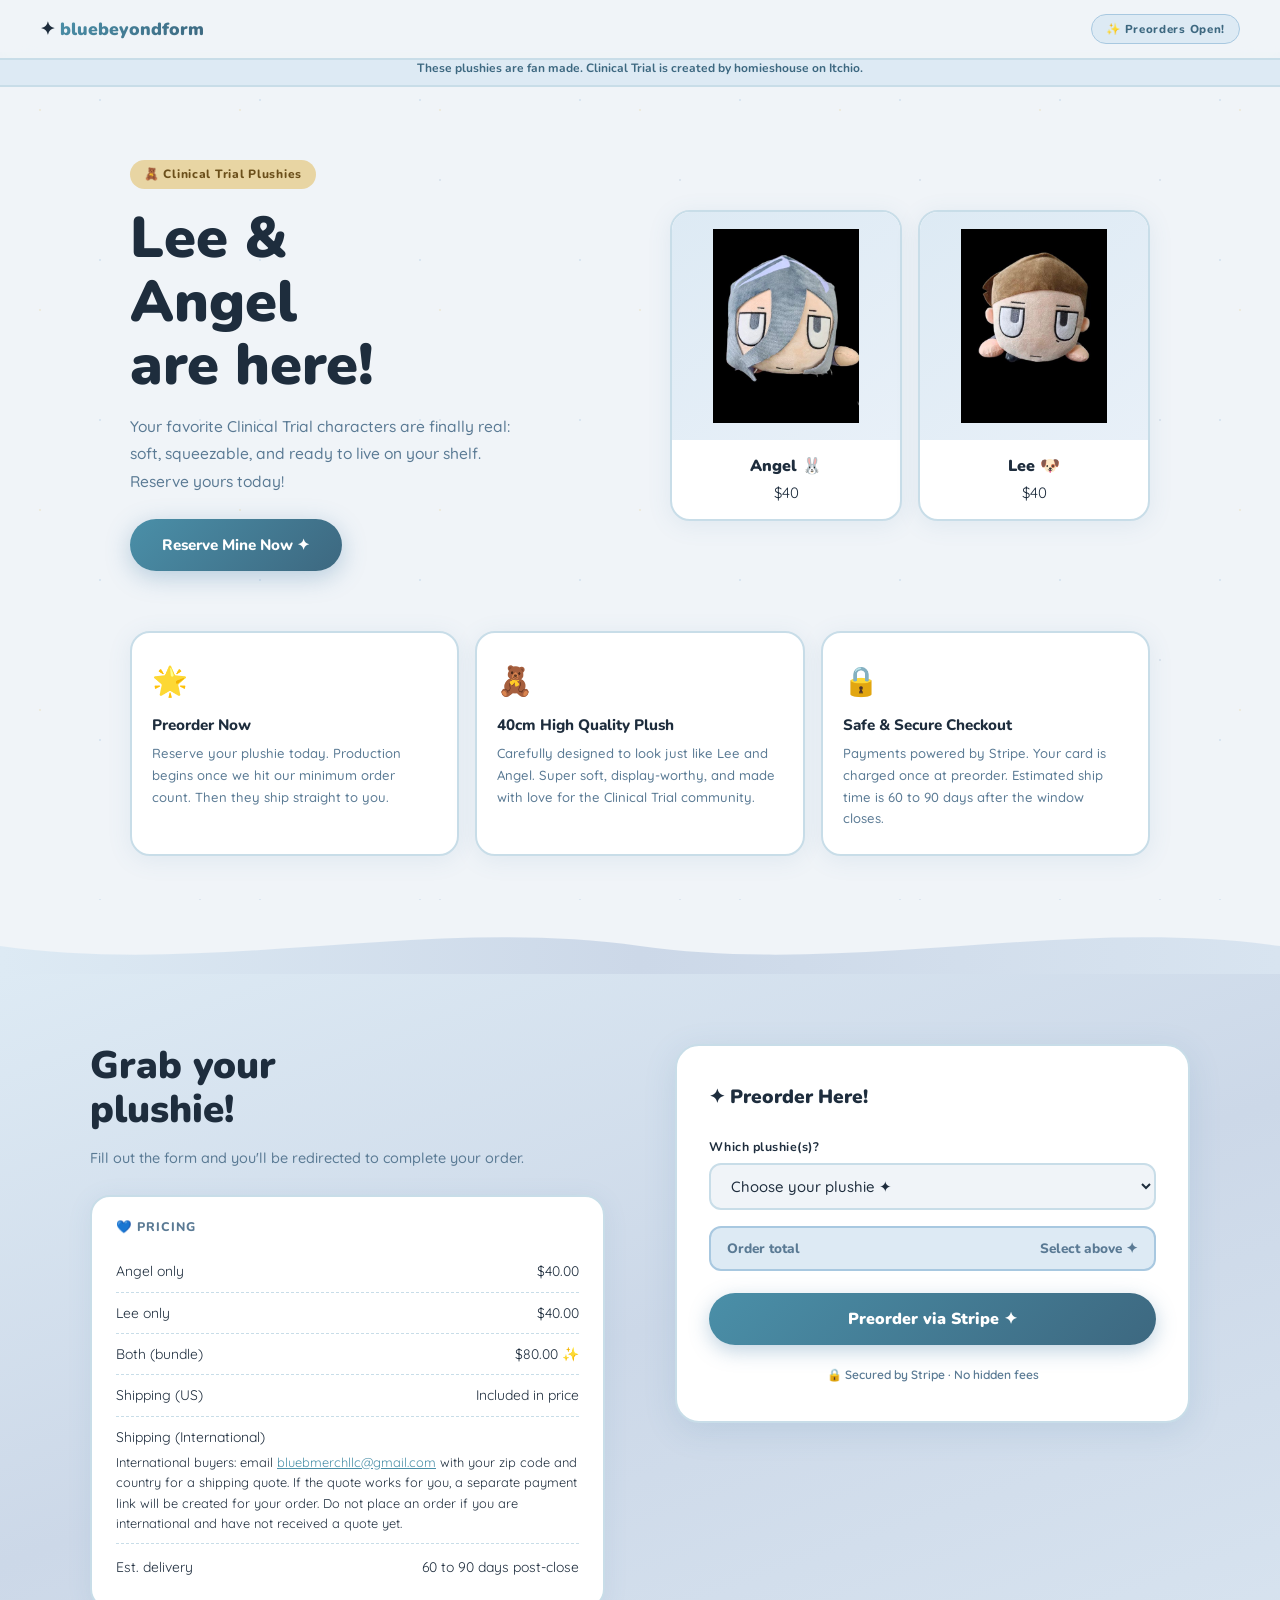
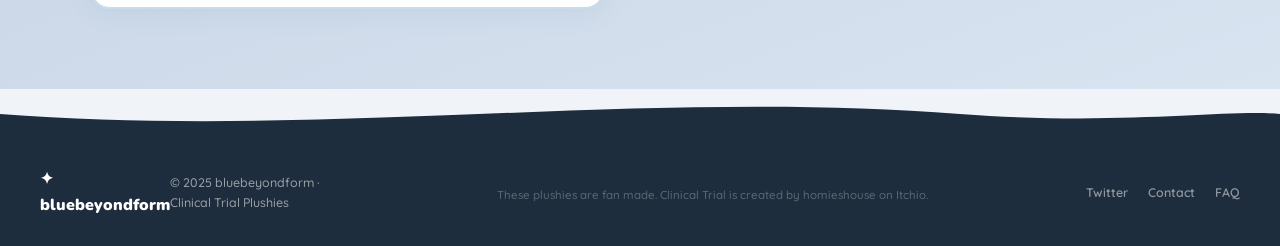
==== index.html @ cbbd8164 "Update index.html" ====
<!DOCTYPE html>
<html lang="en">
<head>
 <meta charset="UTF-8" />
 <meta name="viewport" content="width=device-width, initial-scale=1.0" />
 <title>Clinical Trial Plushies | Preorder Now!</title>
 <link href="https://fonts.googleapis.com/css2?family=Nunito:wght@400;600;700;800;900&family=Quicksand:wght@400;500;600;700&display=swap" rel="stylesheet" />
 <style>
 *, *::before, *::after { box-sizing: border-box; margin: 0; padding: 0; }
 :root {
 --bg: #f0f4f8;
 --surface: #ffffff;
 --ink: #1e2d3d;
 --ink-soft: #5a7a94;
 --blue: #6b9ab8;
 --blue-light: #ddeaf4;
 --blue-mid: #a8c8e0;
 --blue-dark: #3d6880;
 --slate: #8fa8bc;
 --lavender: #b0c4d8;
 --accent: #4a8fa8;
 --accent2: #7bb8d0;
 --yellow: #e8d5a3;
 --border: #c8dde8;
 --font-display: 'Nunito', sans-serif;
 --font-body: 'Quicksand', sans-serif;
 --shadow: 0 4px 24px rgba(74,130,168,0.10);
 --shadow-card: 0 8px 32px rgba(74,130,168,0.15);
 }
 html { scroll-behavior: smooth; }
 body {
 font-family: var(--font-body);
 background: var(--bg);
 color: var(--ink);
 min-height: 100vh;
 font-size: 15px;
 line-height: 1.6;
 overflow-x: hidden;
 }
 body::before {
 content: '';
 position: fixed;
 inset: 0;
 pointer-events: none;
 background-image:
 radial-gradient(circle, #a8c8e0 1.5px, transparent 1.5px),
 radial-gradient(circle, #b0c4d8 1px, transparent 1px),
 radial-gradient(circle, #e8d5a3 1.5px, transparent 1.5px);
 background-size: 160px 160px, 240px 240px, 200px 200px;
 background-position: 20px 20px, 80px 60px, 140px 10px;
 opacity: 0.3;
 z-index: 0;
 }
 nav {
 position: fixed; top:0; left:0; right:0; z-index:100;
 display:flex; align-items:center; justify-content:space-between;
 padding: 14px 40px;
 background: rgba(240,244,248,0.90);
 backdrop-filter: blur(16px);
 border-bottom: 2px solid var(--border);
 }
.nav-logo {
 font-family: var(--font-display); font-size:1.1rem; font-weight:900;
 color:var(--ink); text-decoration:none;
 }
.nav-logo span {
 background: linear-gradient(135deg, var(--accent), var(--blue-dark));
 -webkit-background-clip:text; -webkit-text-fill-color:transparent;
 }
.nav-pill {
 background: var(--blue-light); border: 1.5px solid var(--blue-mid);
 color: var(--blue-dark); font-family:var(--font-display); font-weight:800;
 font-size:0.72rem; letter-spacing:0.06em; padding:5px 14px;
 border-radius:100px; animation: wiggle 3s ease-in-out infinite;
 }
 @keyframes wiggle {
 0%,100% { transform: rotate(-1deg); } 50% { transform: rotate(1.5deg); }
 }
.hero {
 position:relative; z-index:1;
 padding: 160px 40px 60px;
 max-width:1100px; margin:0 auto;
 display:grid; grid-template-columns:1fr 1fr; gap:60px; align-items:center;
 }
.eyebrow {
 display:inline-flex; align-items:center; gap:6px;
 background: var(--yellow); color:#6b4f1a;
 font-family:var(--font-display); font-weight:800; font-size:0.75rem;
 letter-spacing:0.06em; padding:5px 14px; border-radius:100px; margin-bottom:18px;
 }
.hero-text h1 {
 font-family:var(--font-display); font-size:clamp(2.4rem,5vw,3.6rem);
 font-weight:900; line-height:1.1; margin-bottom:16px; color:var(--ink);
 }
.hero-text h1.blue { color: var(--accent); }
.hero-text h1.slate { color: var(--blue-dark); }
.hero-text p {
 color:var(--ink-soft); font-size:0.97rem; font-weight:500;
 max-width:380px; margin-bottom:24px; line-height:1.75;
 }
.cta-btn {
 display:inline-flex; align-items:center; gap:10px;
 background: linear-gradient(135deg, var(--accent), var(--blue-dark));
 color:white; font-family:var(--font-display); font-weight:800;
 font-size:0.95rem; border:none; border-radius:100px;
 padding:14px 32px; cursor:pointer; text-decoration:none;
 box-shadow: 0 6px 24px rgba(74,130,168,0.35);
 transition: transform 0.2s, box-shadow 0.2s;
 }
.cta-btn:hover { transform:translateY(-3px) scale(1.03); box-shadow:0 12px 32px rgba(74,130,168,0.45); }
.hero-visual {
 position:relative; z-index:1;
 display:flex; flex-direction:column; align-items:center; gap:16px;
 }
.char-cards {
 display:grid; grid-template-columns:1fr 1fr; gap:16px; width:100%;
 }
.char-card {
 background:white; border:2px solid var(--border); border-radius:20px;
 overflow:hidden; box-shadow:var(--shadow);
 display:flex; flex-direction:column; align-items:center;
 transition: transform 0.2s, box-shadow 0.2s;
 }
.char-card:hover { transform:translateY(-4px); box-shadow:var(--shadow-card); }
.char-card-img {
 width:100%; aspect-ratio:1;
 background: linear-gradient(145deg, #ddeaf4 0%, #e8f0f8 100%);
 display:flex; align-items:center; justify-content:center;
 overflow:hidden;
 }
.char-card-img img {
 width:85%; height:85%; object-fit:contain;
 animation: floatPlush 4s ease-in-out infinite;
 }
.char-card:nth-child(2).char-card-img img { animation-delay: 0.6s; }
 @keyframes floatPlush {
 0%,100% { transform: translateY(0) rotate(-1deg); }
 50% { transform: translateY(-8px) rotate(1deg); }
 }
.char-card-info { padding:14px 16px; text-align:center; width:100%; }
.char-card-info h3 { font-family:var(--font-display); font-weight:900; font-size:1rem; margin-bottom:2px; }
.char-card-info.char-price {
 font-family:var(--font-display); font-weight:800; font-size:0.9rem;
 background: linear-gradient(135deg, var(--accent), var(--blue-dark));
 -webkit-background-clip:text; -webkit-text-fill-color:transparent;
 }
.bundle-note {
 background:white; border:2px solid var(--border); border-radius:14px;
 padding:10px 20px; font-size:0.8rem; font-weight:700;
 color:var(--ink-soft); text-align:center; width:100%;
 }
.bundle-note span {
 background: linear-gradient(135deg, var(--accent), var(--blue-dark));
 -webkit-background-clip:text; -webkit-text-fill-color:transparent;
 font-weight:900;
 }
.perks {
 position:relative; z-index:1;
 max-width:1100px; margin:0 auto; padding:0 40px 60px;
 display:grid; grid-template-columns:repeat(3,1fr); gap:16px;
 }
.perk-card {
 background:white; border:2px solid var(--border); border-radius:20px;
 padding:24px 20px; box-shadow:var(--shadow); transition:transform 0.2s;
 }
.perk-card:hover { transform:translateY(-4px); }
.perk-icon { font-size:1.8rem; margin-bottom:10px; display:block; }
.perk-card h3 { font-family:var(--font-display); font-weight:800; font-size:0.95rem; margin-bottom:6px; }
.perk-card p { font-size:0.82rem; color:var(--ink-soft); font-weight:500; line-height:1.65; }
.wavy { position:relative; z-index:1; width:100%; overflow:hidden; line-height:0; margin-bottom:-2px; }
.wavy svg { display:block; }
.form-section {
 position:relative; z-index:1;
 background: linear-gradient(160deg, #ddeaf4 0%, #ccd8e8 50%, #d8e4f0 100%);
 padding:70px 40px 80px;
 }
.form-section-inner {
 max-width:1100px; margin:0 auto;
 display:grid; grid-template-columns:1fr 1fr; gap:70px; align-items:start;
 }
.form-left h2 {
 font-family:var(--font-display); font-weight:900;
 font-size:clamp(1.8rem,3vw,2.5rem); line-height:1.15; margin-bottom:14px;
 }
.form-left h2.blue { color:var(--accent); }
.form-left p {
 color:var(--ink-soft); font-size:0.9rem; font-weight:500;
 margin-bottom:24px; line-height:1.75;
 }
.math-card {
 background:white; border:2px solid var(--border); border-radius:20px;
 padding:20px 24px; box-shadow:var(--shadow);
 }
.math-card h4 {
 font-family:var(--font-display); font-weight:800; font-size:0.78rem;
 letter-spacing:0.08em; color:var(--ink-soft); text-transform:uppercase; margin-bottom:14px;
 }
.math-row {
 display:flex; justify-content:space-between; align-items:center;
 padding:9px 0; border-bottom:1.5px dashed var(--border); font-size:0.87rem;
 }
.math-row:last-child { border-bottom:none; padding-top:12px; }
.math-row.label { color:var(--ink-soft); font-weight:600; }
.math-row.val { font-weight:700; color:var(--ink); }
.form-box {
 background:white; border:2px solid var(--border); border-radius:24px;
 padding:36px 32px; box-shadow:var(--shadow-card);
 }
.form-box h3 {
 font-family:var(--font-display); font-weight:900; font-size:1.2rem;
 margin-bottom:24px;
 }
 form { display:flex; flex-direction:column; gap:16px; }
.field { display:flex; flex-direction:column; gap:6px; }
.field label {
 font-family:var(--font-display); font-weight:700; font-size:0.78rem;
 color:var(--ink); letter-spacing:0.04em;
 }
.field input,.field select,.field textarea {
 font-family:var(--font-body); font-size:0.93rem; font-weight:500;
 color:var(--ink); background:var(--bg); border:2px solid var(--border);
 border-radius:12px; padding:11px 16px; outline:none;
 transition: border-color 0.2s, box-shadow 0.2s; width:100%;
 }
.field input:focus,.field select:focus,.field textarea:focus {
 border-color:var(--blue-mid); box-shadow:0 0 0 3px rgba(168,200,224,0.3);
 }
.field textarea { resize:vertical; min-height:80px; }
.field-row { display:grid; grid-template-columns:1fr 1fr; gap:12px; }
.price-display {
 background: var(--blue-light); border:2px solid var(--blue-mid);
 border-radius:12px; padding:10px 16px;
 display:flex; justify-content:space-between; align-items:center;
 }
.price-display span { font-family:var(--font-display); font-weight:800; font-size:0.85rem; color:var(--ink-soft); }
.price-display.live-price {
 font-family:var(--font-display); font-weight:900; font-size:1.2rem;
 background: linear-gradient(135deg, var(--accent), var(--blue-dark));
 -webkit-background-clip:text; -webkit-text-fill-color:transparent;
 }
.submit-btn {
 display:flex; align-items:center; justify-content:center; gap:10px;
 background: linear-gradient(135deg, var(--accent), var(--blue-dark));
 color:white; font-family:var(--font-display); font-weight:900; font-size:1rem;
 border:none; border-radius:100px; padding:15px 28px; cursor:pointer;
 box-shadow:0 6px 20px rgba(74,130,168,0.35);
 transition:transform 0.2s, box-shadow 0.2s; margin-top:6px; width:100%;
 }
.submit-btn:hover { transform:translateY(-2px) scale(1.02); box-shadow:0 10px 28px rgba(74,130,168,0.45); }
.secure-note {
 text-align:center; font-size:0.75rem; color:var(--ink-soft); font-weight:600;
 margin-top:4px; display:flex; align-items:center; justify-content:center; gap:5px;
 }
.success-msg {
 display:none; flex-direction:column; align-items:center;
 text-align:center; padding:32px 16px; gap:12px;
 }
.success-msg.visible { display:flex; }
.success-icon { font-size:3rem; animation:popIn 0.4s cubic-bezier(0.34,1.56,0.64,1); }
 @keyframes popIn { from{transform:scale(0);opacity:0;} to{transform:scale(1);opacity:1;} }
.success-msg h3 { font-family:var(--font-display); font-weight:900; font-size:1.4rem; }
.success-msg p { font-size:0.87rem; color:var(--ink-soft); font-weight:500; max-width:280px; }
.footer-wave { line-height:0; }
.footer-wave svg { display:block; }
 footer {
 position:relative; z-index:1; background:var(--ink);
 color:rgba(255,255,255,0.55); padding:28px 40px;
 display:flex; justify-content:space-between; align-items:center;
 }
.foot-logo { font-family:var(--font-display); font-weight:900; font-size:1rem; color:white; }
 footer p { font-size:0.78rem; font-weight:500; }
 footer a { color:rgba(255,255,255,0.5); text-decoration:none; font-size:0.78rem; font-weight:600; }
 footer a:hover { color:var(--blue-mid); }
.fade-up { opacity:0; transform:translateY(24px); transition:opacity 0.55s ease,transform 0.55s ease; }
.fade-up.visible { opacity:1; transform:translateY(0); }
 @media(max-width:768px) {
 nav { padding:14px 20px; }
.hero { grid-template-columns:1fr; padding:110px 20px 40px; gap:32px; }
.perks { grid-template-columns:1fr; padding:0 20px 40px; }
.form-section { padding:50px 20px 60px; }
.form-section-inner { grid-template-columns:1fr; gap:36px; }
.field-row { grid-template-columns:1fr; }
 footer { flex-direction:column; gap:12px; text-align:center; padding:28px 20px; }
 }
 </style>
</head>
<body>

<nav>
 <a href="#" class="nav-logo">✦ <span>bluebeyondform</span></a>
 <span class="nav-pill">✨ Preorders Open!</span>
</nav>

<div style="position:fixed;top:52px;left:0;right:0;z-index:99;background:var(--blue-light);border-bottom:2px solid var(--border);padding:7px 40px;text-align:center;">
 <p style="font-family:var(--font-display);font-size:0.75rem;font-weight:700;color:var(--blue-dark);">These plushies are fan made. Clinical Trial is created by homieshouse on Itchio.</p>
</div>

<section class="hero">
 <div class="hero-text fade-up">
 <div class="eyebrow">🧸 Clinical Trial Plushies</div>
 <h1>
 <span class="blue">Lee</span> &amp;<br>
 <span class="slate">Angel</span><br>
 are here!
 </h1>
 <p>Your favorite Clinical Trial characters are finally real: soft, squeezable, and ready to live on your shelf. Reserve yours today! </p>
 <a href="#preorder" class="cta-btn">Reserve Mine Now ✦</a>
 </div>

 <div class="hero-visual fade-up" style="transition-delay:0.15s">
    <div class="char-cards">
      <div class="char-card">
        <div class="char-card-img">
          <img src="[data-uri]" alt="Angel plushie" style="animation: floatPlush 4s ease-in-out infinite;" />
        </div>
        <div class="char-card-info">
          <h3>Angel 🐰</h3>
          <div class="char-price">$40</div>
        </div>
      </div>
      <div class="char-card">
        <div class="char-card-img">
          <img src="[data-uri]" alt="Lee plushie" style="animation: floatPlush 4s ease-in-out infinite 0.6s;" />
        </div>
        <div class="char-card-info">
          <h3>Lee 🐶</h3>
          <div class="char-price">$40</div>
        </div>
      </div>
    </div>
  </div>
</section>

<section class="perks">
 <div class="perk-card fade-up">
 <span class="perk-icon">🌟</span>
 <h3>Preorder Now</h3>
 <p>Reserve your plushie today. Production begins once we hit our minimum order count. Then they ship straight to you.</p>
 </div>
 <div class="perk-card fade-up" style="transition-delay:0.1s">
 <span class="perk-icon">🧸</span>
 <h3>40cm High Quality Plush</h3>
 <p>Carefully designed to look just like Lee and Angel. Super soft, display-worthy, and made with love for the Clinical Trial community.</p>
 </div>
 <div class="perk-card fade-up" style="transition-delay:0.2s">
 <span class="perk-icon">🔒</span>
 <h3>Safe &amp; Secure Checkout</h3>
 <p>Payments powered by Stripe. Your card is charged once at preorder. Estimated ship time is 60 to 90 days after the window closes.</p>
 </div>

</section>

<div class="wavy">
 <svg viewBox="0 0 1440 60" xmlns="http://www.w3.org/2000/svg" preserveAspectRatio="none" height="60" width="100%">
 <path d="M0,30 C240,60 480,0 720,30 C960,60 1200,0 1440,30 L1440,60 L0,60Z" fill="url(#wg)"/>
 <defs>
 <linearGradient id="wg" x1="0" y1="0" x2="1" y2="0">
 <stop offset="0%" stop-color="#ddeaf4"/>
 <stop offset="50%" stop-color="#ccd8e8"/>
 <stop offset="100%" stop-color="#d8e4f0"/>
 </linearGradient>
 </defs>
 </svg>
</div>

<section class="form-section" id="preorder">
 <div class="form-section-inner">
 <div class="form-left fade-up">
 <h2>Grab your<br><span class="blue">plushie!</span> </h2>
 <p>Fill out the form and you'll be redirected to complete your order. </p>
 <div class="math-card">
 <h4>💙 Pricing</h4>
 <div class="math-row">
 <span class="label">Angel only</span>
 <span class="val">$40.00</span>
 </div>
 <div class="math-row">
 <span class="label">Lee only</span>
 <span class="val">$40.00</span>
 </div>
 <div class="math-row">
 <span class="label">Both (bundle)</span>
 <span class="val">$80.00 ✨</span>
 </div>
 <div class="math-row">
 <span class="label">Shipping (US)</span>
 <span class="val">Included in price</span>
 </div>
 <div class="math-row" style="flex-direction:column;align-items:flex-start;gap:4px;">
 <span class="label">Shipping (International)</span>
 <span class="val" style="font-size:0.8rem;">International buyers: email <a href="mailto:bluebmerchllc@gmail.com?subject=International Shipping Quote" style="color:var(--accent);">bluebmerchllc@gmail.com</a> with your zip code and country for a shipping quote. If the quote works for you, a separate payment link will be created for your order. Do not place an order if you are international and have not received a quote yet.</span>
 </div>
 <div class="math-row">
 <span class="label">Est. delivery</span>
 <span class="val">60 to 90 days post-close</span>
 </div>
 </div>
 </div>

 <div class="fade-up" style="transition-delay:0.12s">
 <div class="form-box">
 <h3>✦ Preorder Here!</h3>
 <form id="preorder-form">
 <div class="field">
 <label for="character">Which plushie(s)?</label>
 <select id="character" name="character" required>
 <option value="" disabled selected>Choose your plushie ✦</option>
 <option value="angel" data-price="40">Angel 🐰 · $40</option>
 <option value="lee" data-price="40">Lee 🐶 · $40</option>
 <option value="both" data-price="80">Both 🐰🐶 · $80</option>
 </select>
 </div>
 <div class="price-display">
 <span>Order total</span>
 <span class="live-price" id="live-price">Select above ✦</span>
 </div>
 <button type="submit" class="submit-btn">Preorder via Stripe ✦</button>
 <p class="secure-note">🔒 Secured by Stripe · No hidden fees</p>
 </form>
 <div class="success-msg" id="success-msg">
 <div class="success-icon">🧸</div>
 <h3>Thank you!</h3>
 <p>Check your email for confirmation. We'll update you as production gets underway. Thank you! </p>
 </div>
 </div>
 </div>
 </div>
</section>

<div class="footer-wave">
 <svg viewBox="0 0 1440 50" xmlns="http://www.w3.org/2000/svg" preserveAspectRatio="none" height="50" width="100%">
 <path d="M0,25 C360,50 720,0 1080,25 C1260,37 1380,20 1440,25 L1440,50 L0,50Z" fill="#1e2d3d"/>
 </svg>
</div>

<footer>
 <span class="foot-logo">✦ bluebeyondform</span>
 <p>© 2025 bluebeyondform · Clinical Trial Plushies</p>
 <p style="font-size:0.72rem;opacity:0.5;margin-top:6px;text-align:center;width:100%;">These plushies are fan made. Clinical Trial is created by homieshouse on Itchio.</p>
 <div style="display:flex;gap:20px;">
 <a href="https://x.com/bluebeyondform" target="_blank">Twitter</a>
 <a href="contact.html">Contact</a>
 <a href="https://bluebeyondform.straw.page/plushiefaq" target="_blank">FAQ</a>
 </div>
</footer>

<script>
 const obs = new IntersectionObserver(entries => {
 entries.forEach(e => { if(e.isIntersecting) e.target.classList.add('visible'); });
 }, { threshold: 0.08 });
 document.querySelectorAll('.fade-up').forEach(el => obs.observe(el));

 const charSelect = document.getElementById('character');
 const livePrice = document.getElementById('live-price');
 const prices = { angel: 40, lee: 40, both: 80 };

 charSelect.addEventListener('change', function() {
 const val = this.value;
 if(prices[val]) livePrice.textContent = '$' + prices[val] + '.00';
 });

 const stripeLinks = {
 angel: 'https://buy.stripe.com/14A5kF2GKaIQ0Ie9qagbm01',
 lee: 'https://buy.stripe.com/6oU28tbdg04c4YucCmgbm00',
 both: 'https://buy.stripe.com/8x2eVf5SW4ksbmS7i2gbm02',
 };

 document.getElementById('preorder-form').addEventListener('submit', function(e) {
 e.preventDefault();
 const character = document.getElementById('character').value;
 if(!character) return;
 window.location.href = stripeLinks[character];
 setTimeout(() => {
 document.getElementById('preorder-form').style.display = 'none';
 document.getElementById('success-msg').classList.add('visible');
 }, 800);
 });
</script>
</body>
</html>
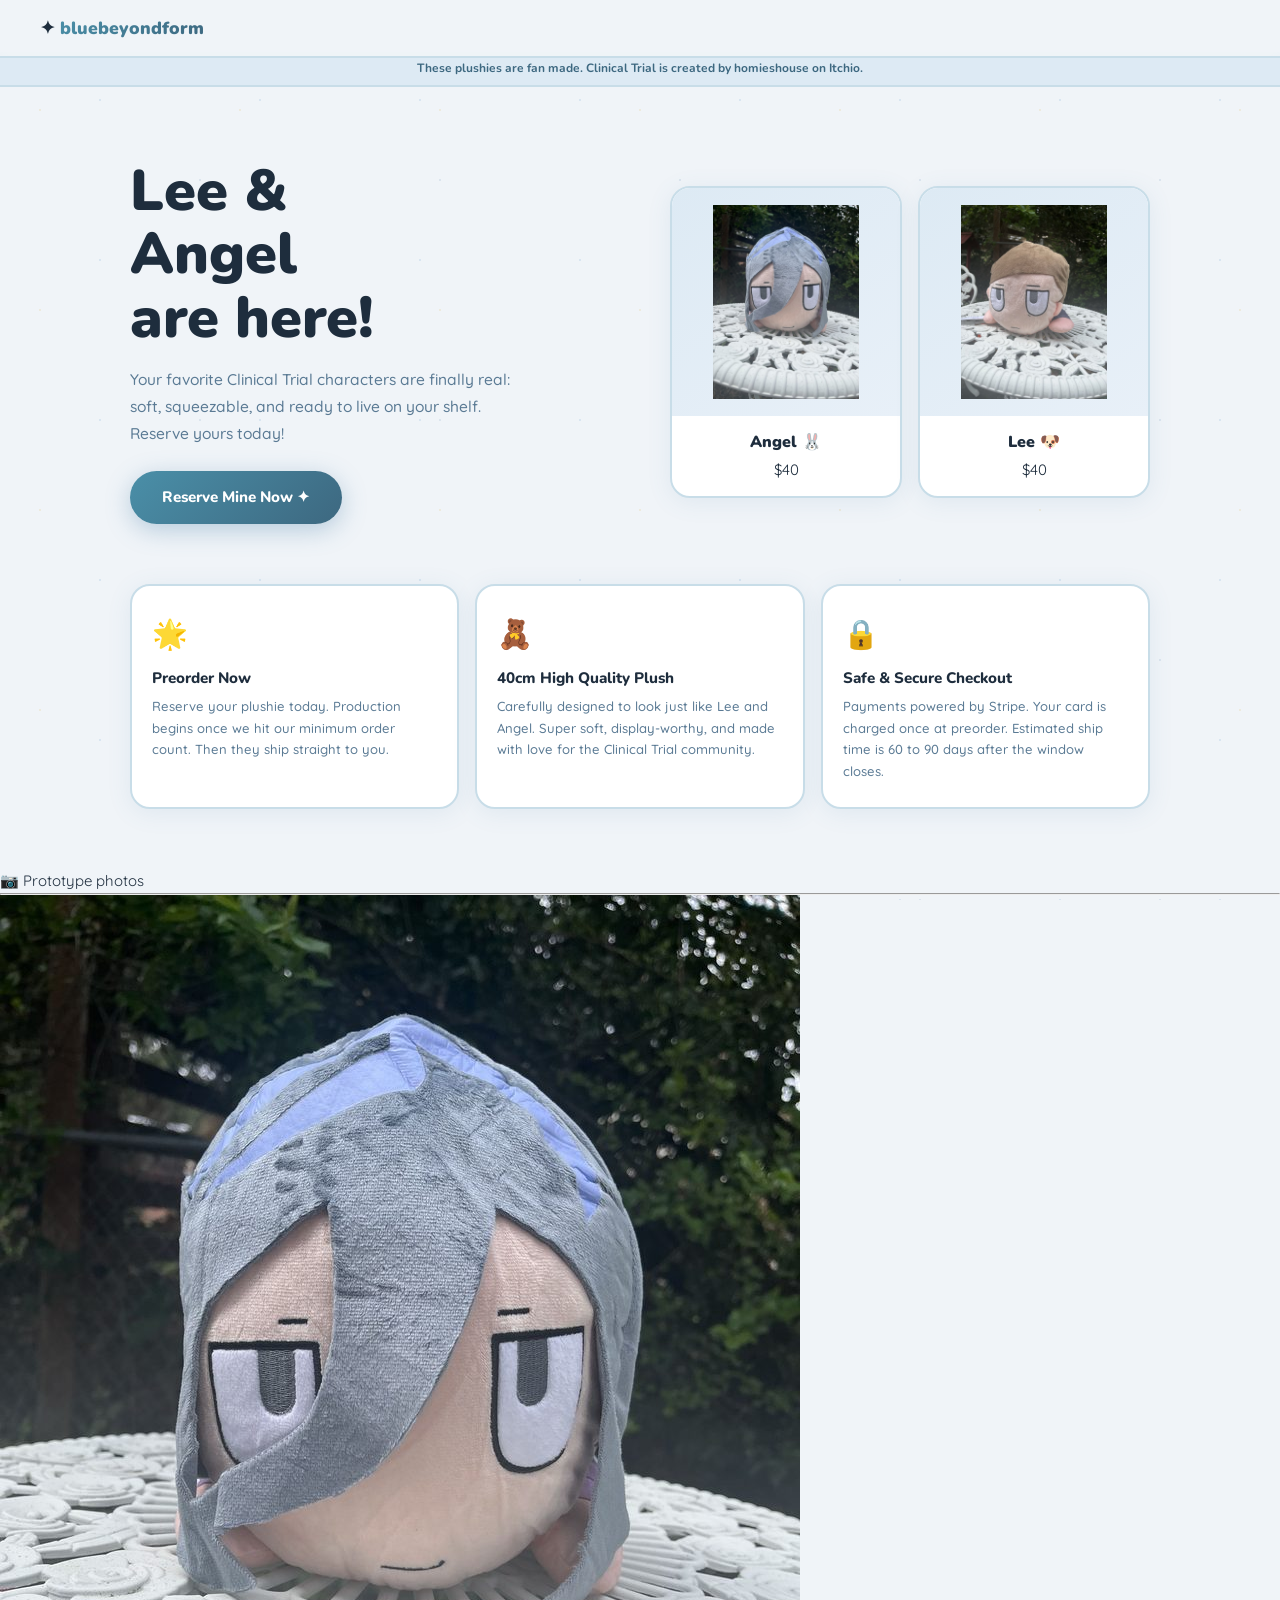
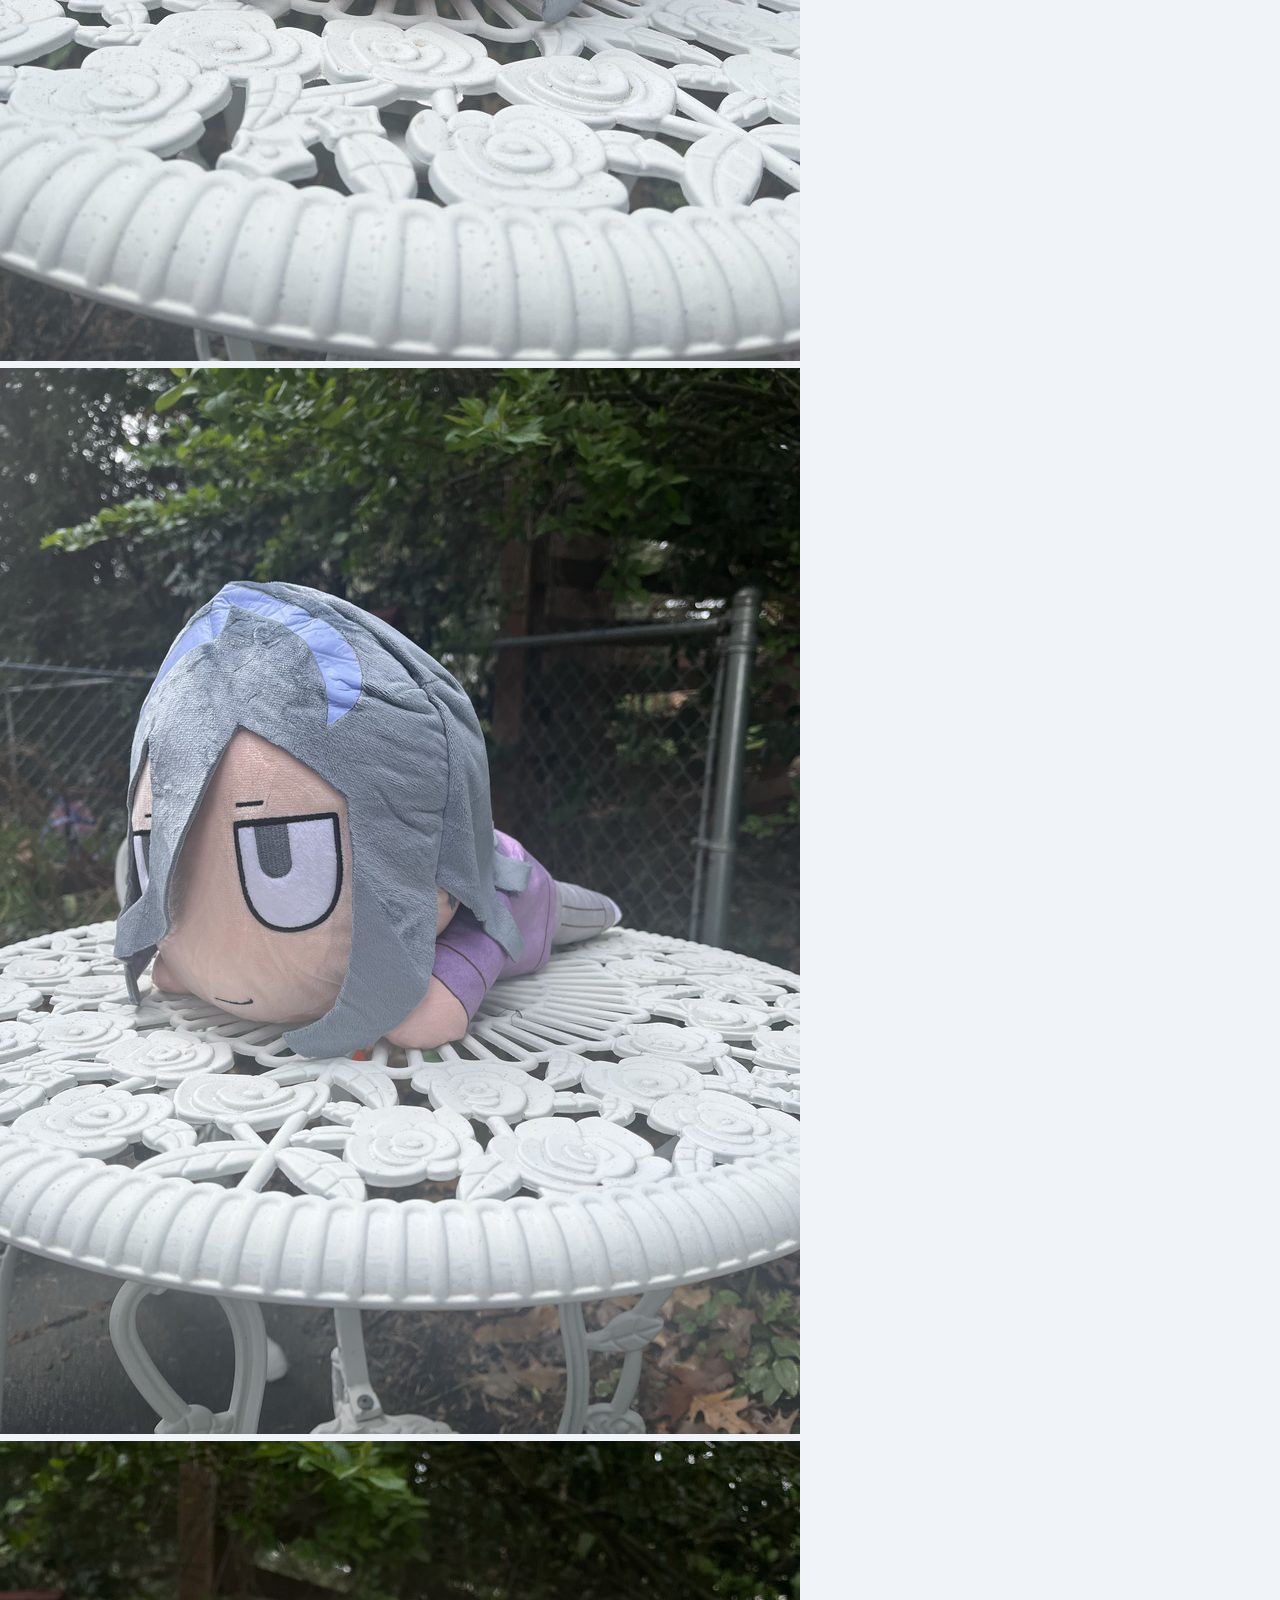
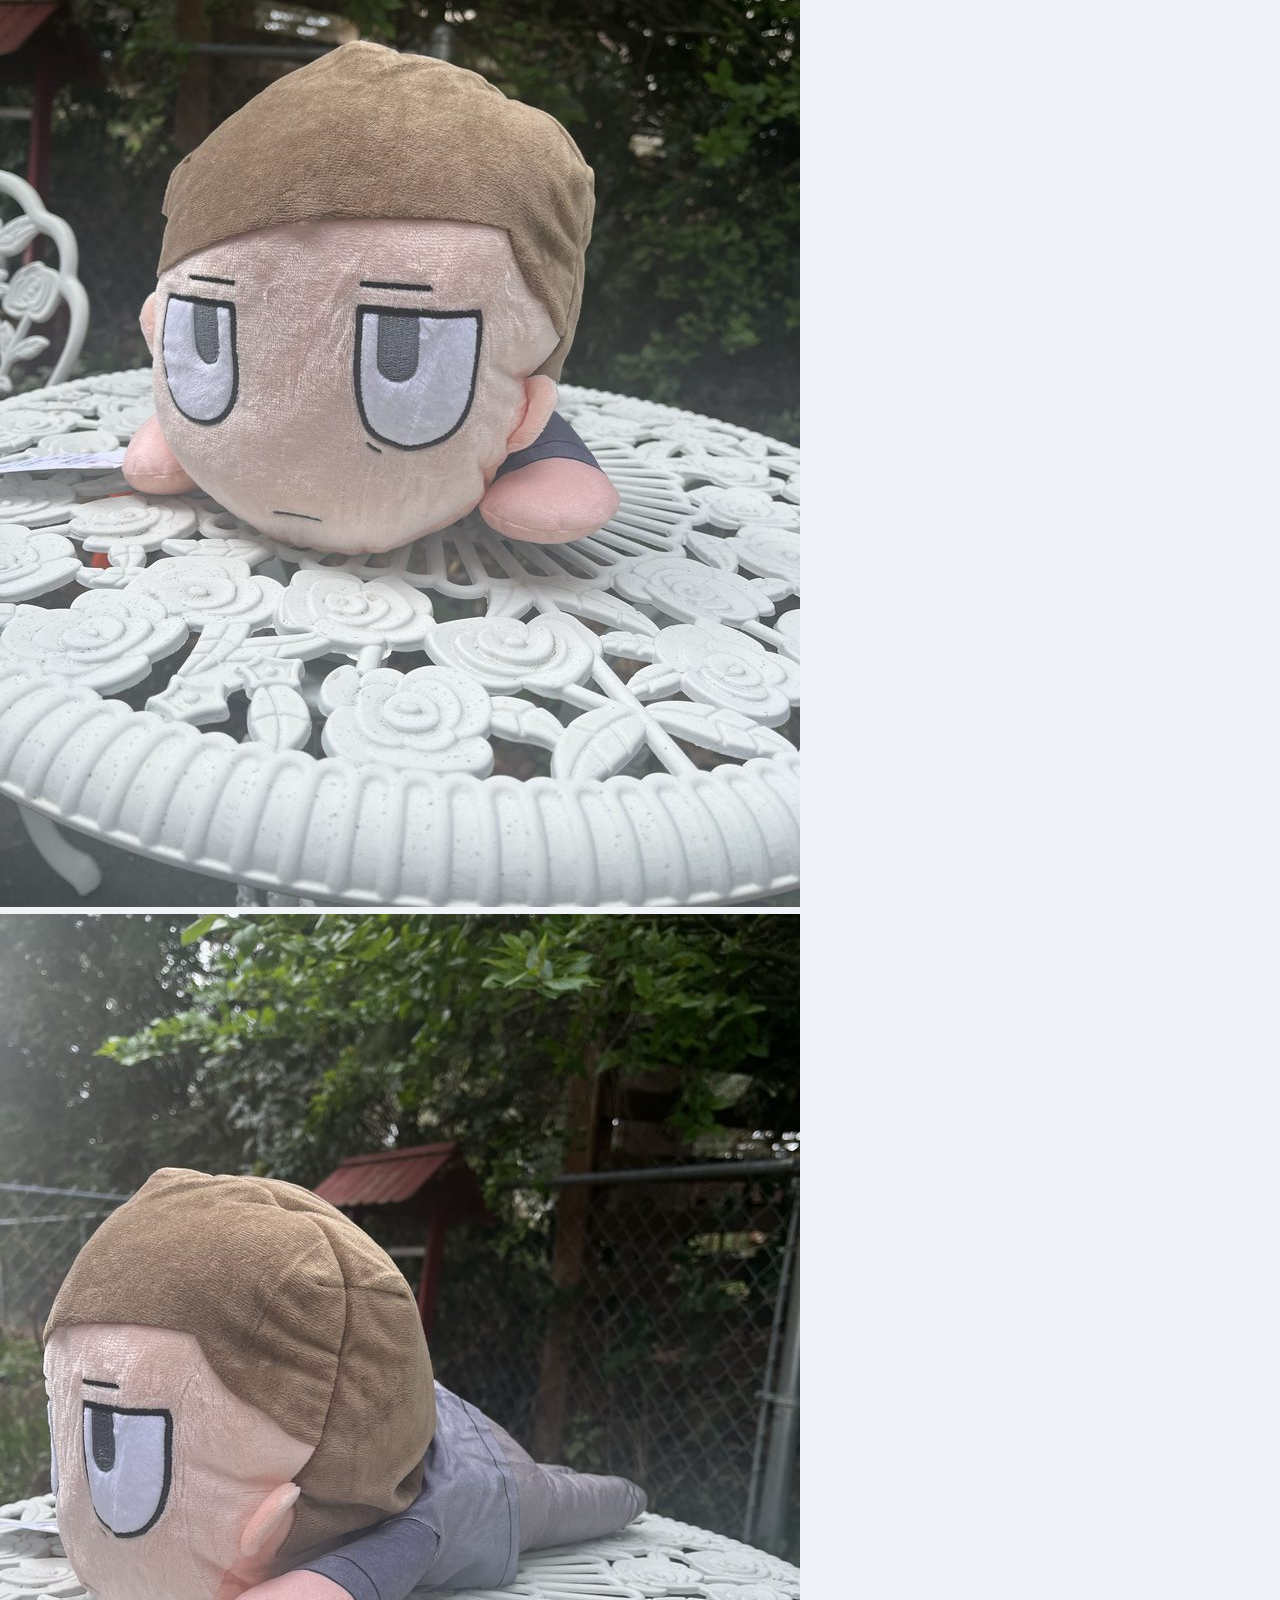
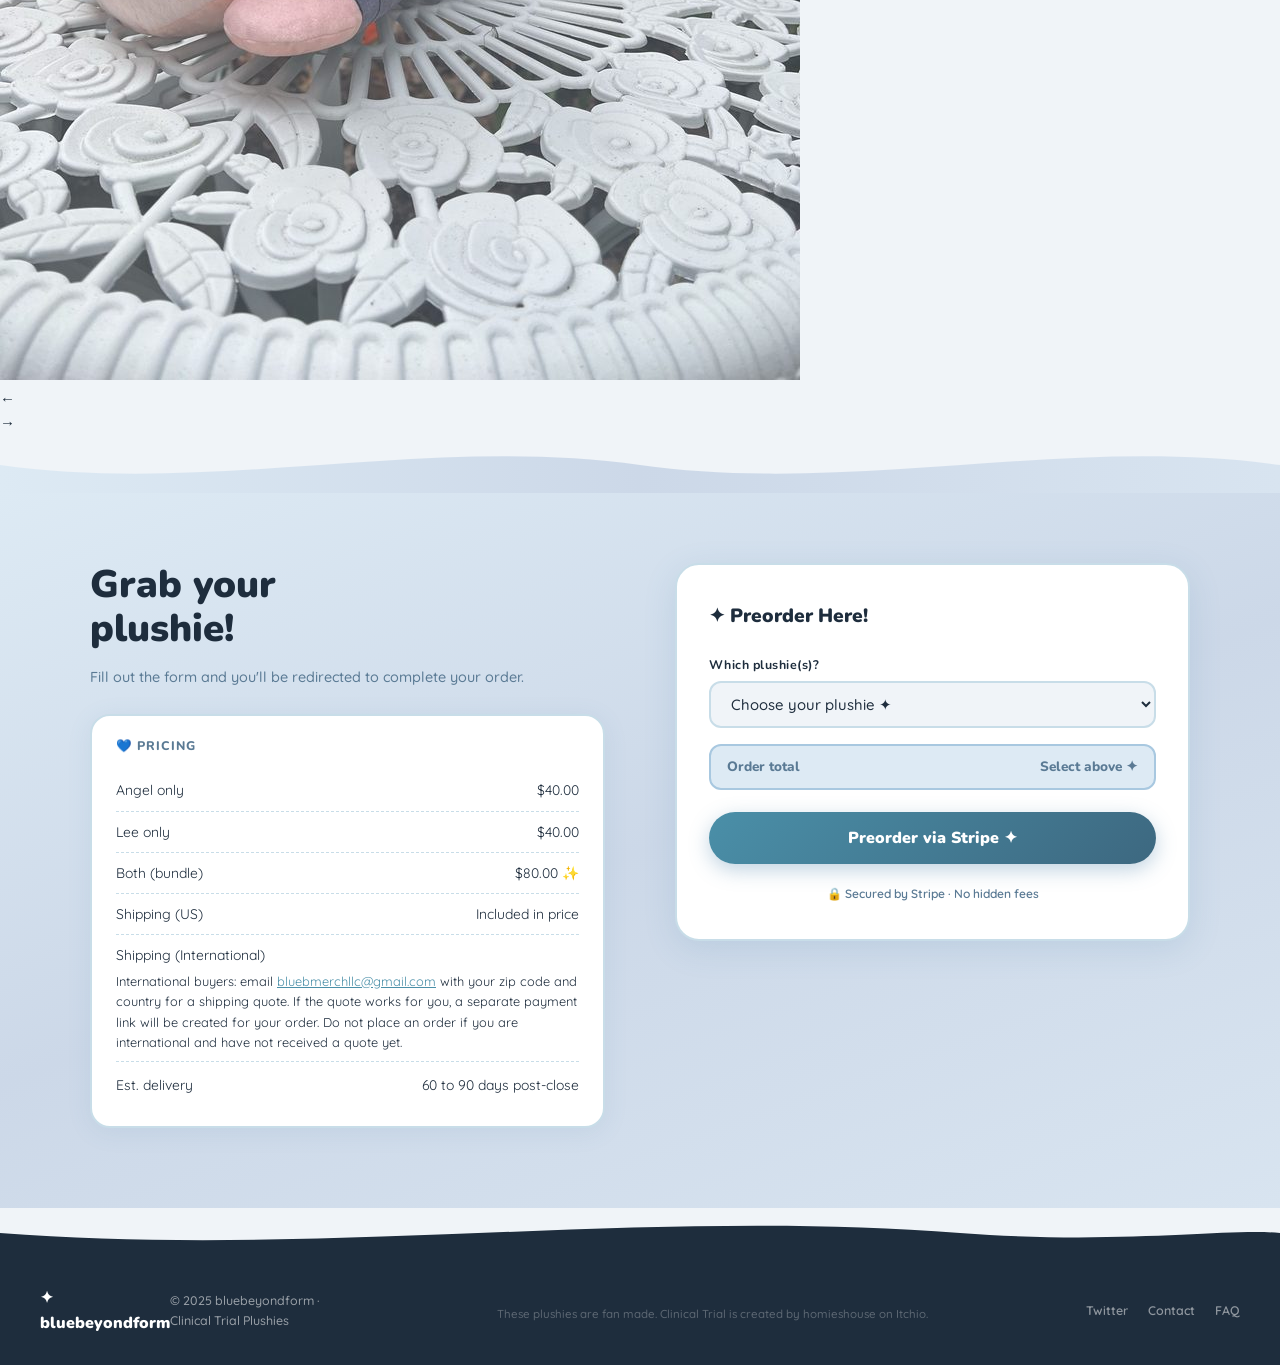
==== commit ab2bc3ef: "Add files via upload" ====
--- a/index.html
+++ b/index.html
@@ -288,7 +288,6 @@
 
 <nav>
  <a href="#" class="nav-logo">✦ <span>bluebeyondform</span></a>
- <span class="nav-pill">✨ Preorders Open!</span>
 </nav>
 
 <div style="position:fixed;top:52px;left:0;right:0;z-index:99;background:var(--blue-light);border-bottom:2px solid var(--border);padding:7px 40px;text-align:center;">
@@ -297,7 +296,6 @@
 
 <section class="hero">
  <div class="hero-text fade-up">
- <div class="eyebrow">🧸 Clinical Trial Plushies</div>
  <h1>
  <span class="blue">Lee</span> &amp;<br>
  <span class="slate">Angel</span><br>
@@ -311,7 +309,7 @@
     <div class="char-cards">
       <div class="char-card">
         <div class="char-card-img">
-          <img src="[data-uri]" alt="Angel plushie" style="animation: floatPlush 4s ease-in-out infinite;" />
+          <img src="[data-uri]" alt="Angel plushie" style="animation: floatPlush 4s ease-in-out infinite;" />
         </div>
         <div class="char-card-info">
           <h3>Angel 🐰</h3>
@@ -320,7 +318,7 @@
       </div>
       <div class="char-card">
         <div class="char-card-img">
-          <img src="[data-uri]" alt="Lee plushie" style="animation: floatPlush 4s ease-in-out infinite 0.6s;" />
+          <img src="[data-uri]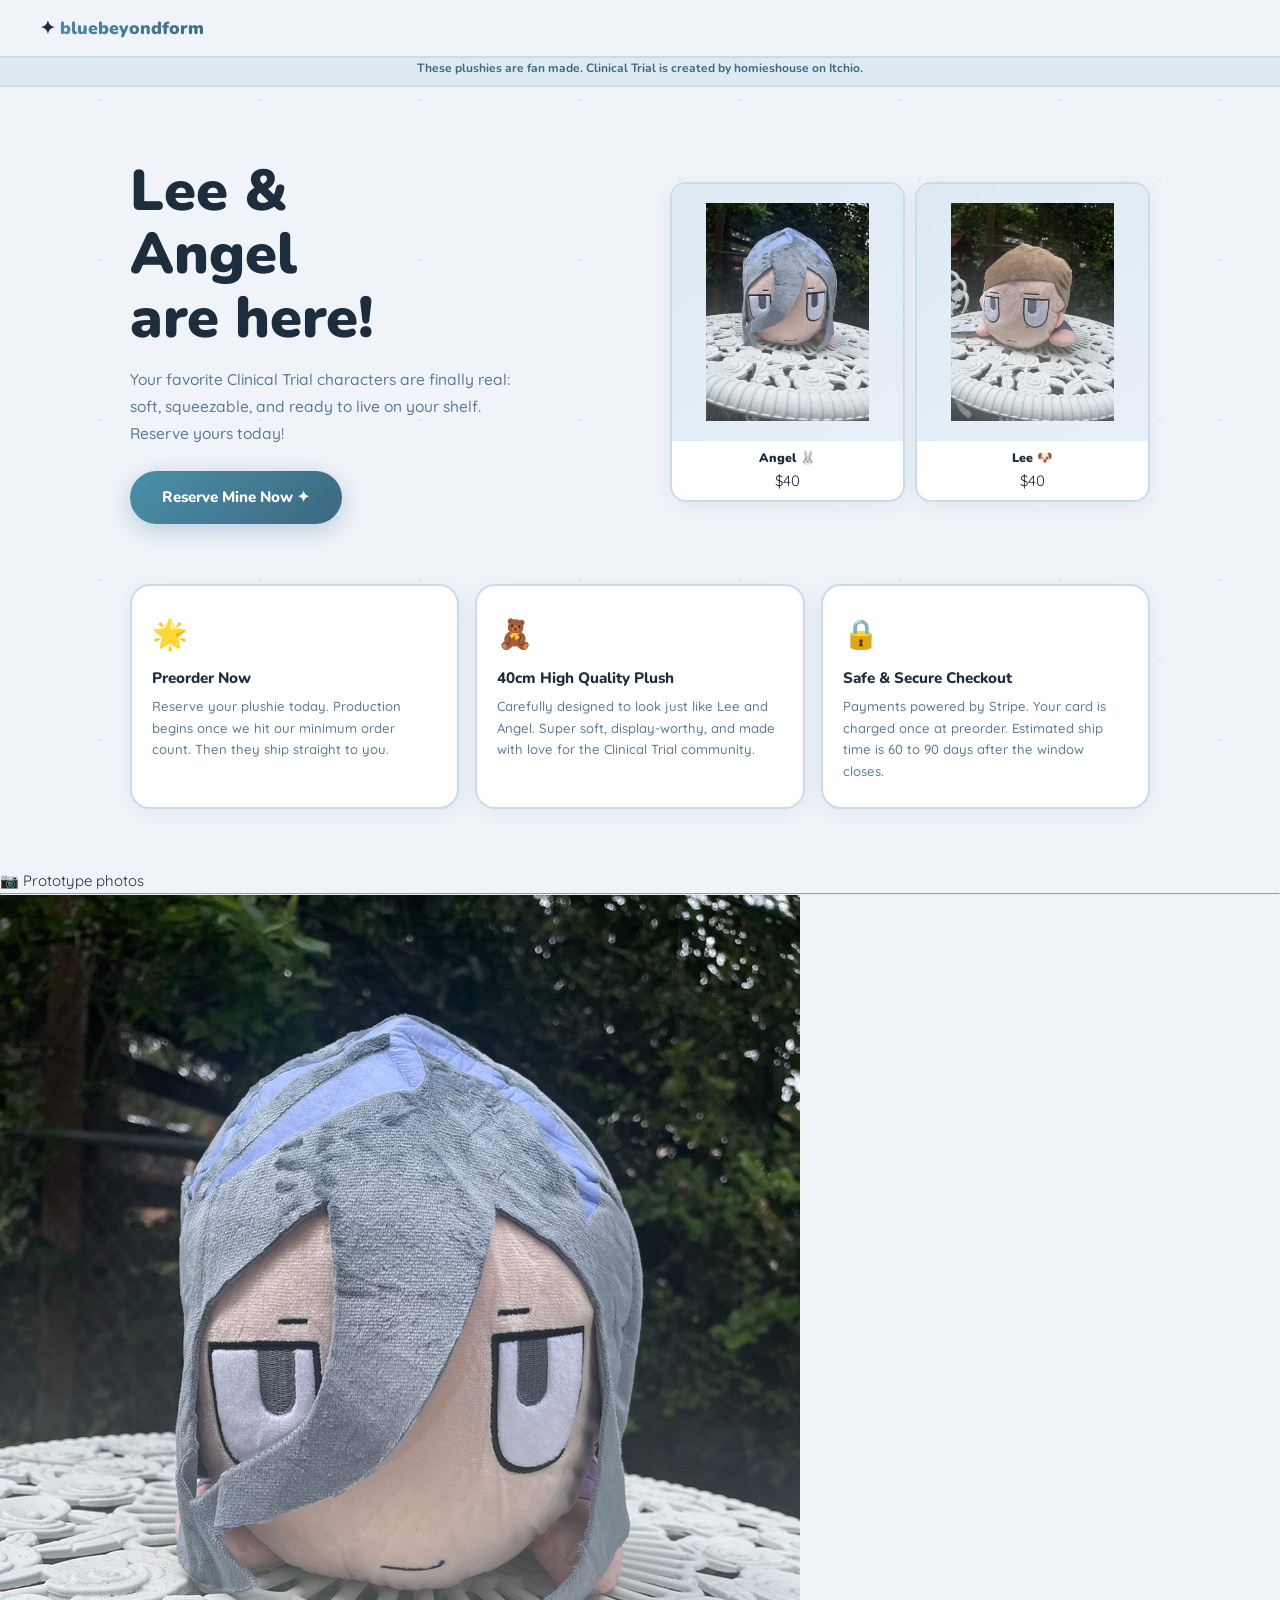
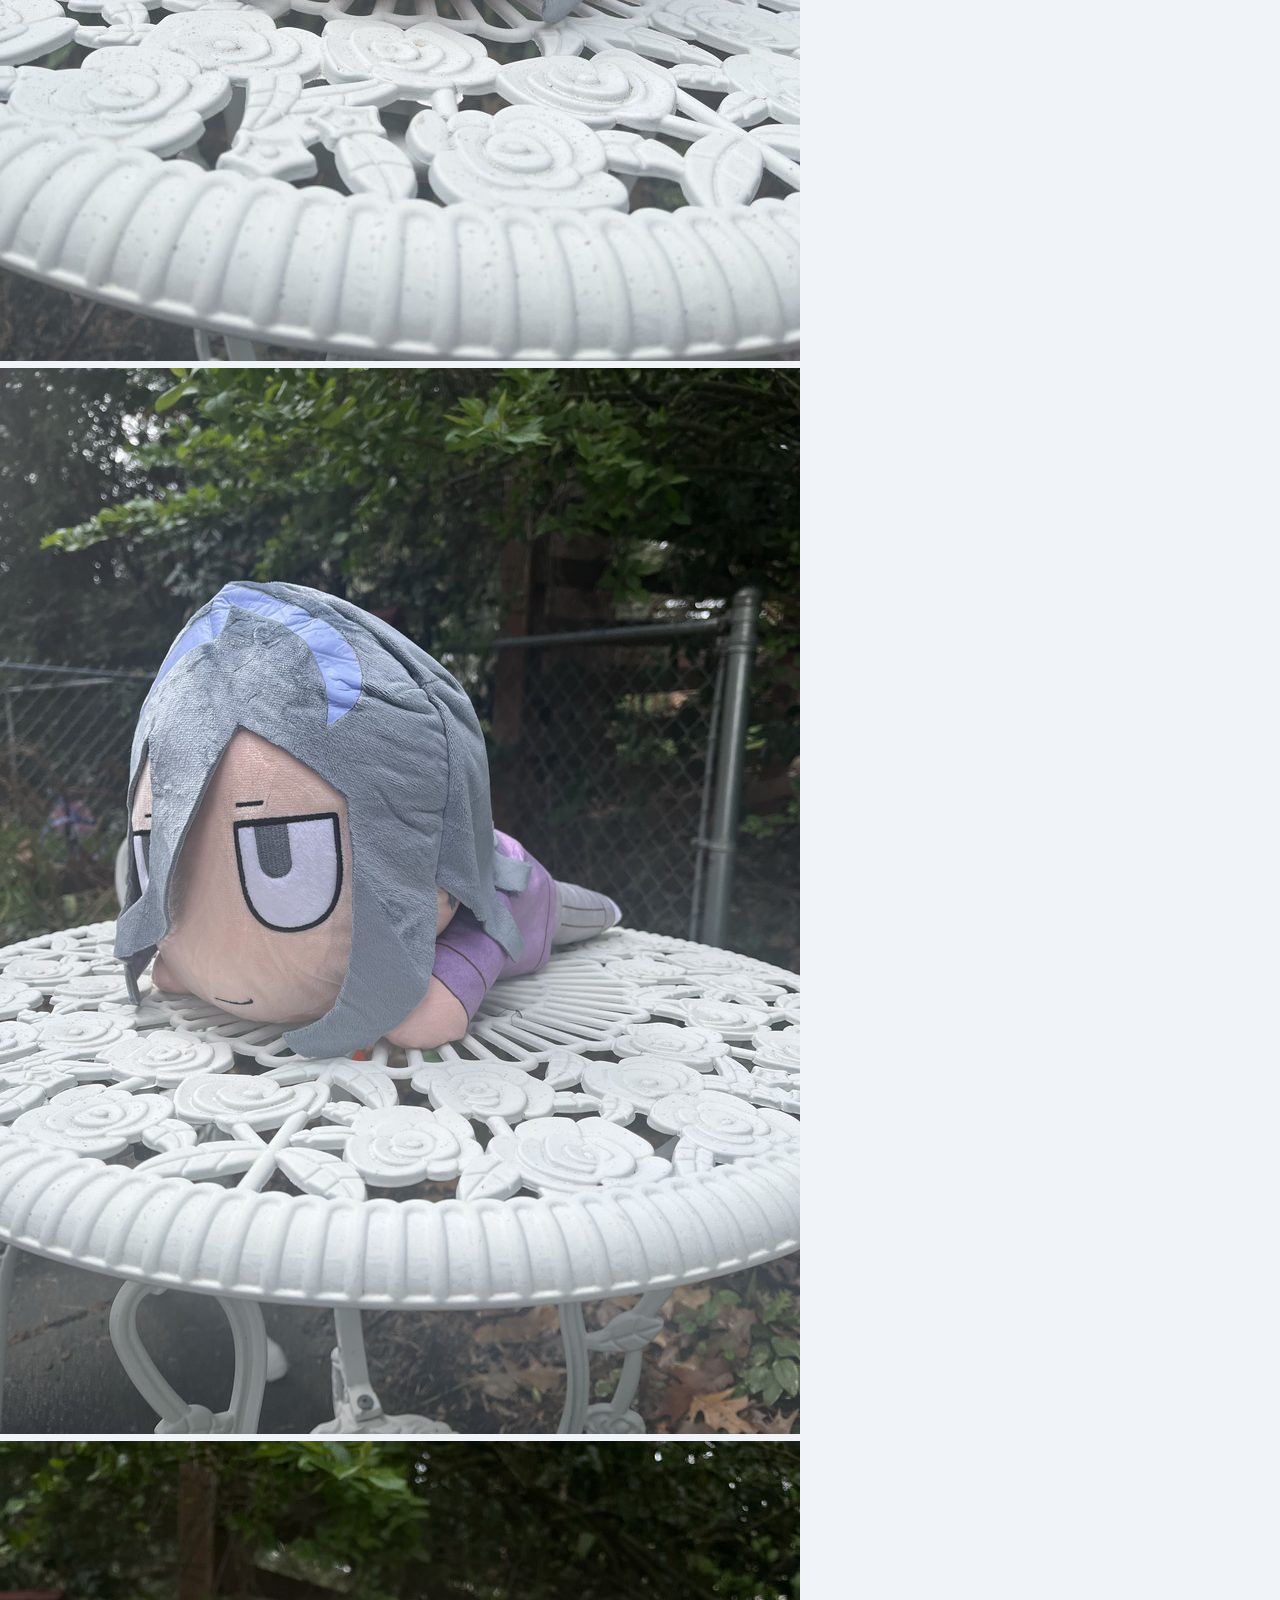
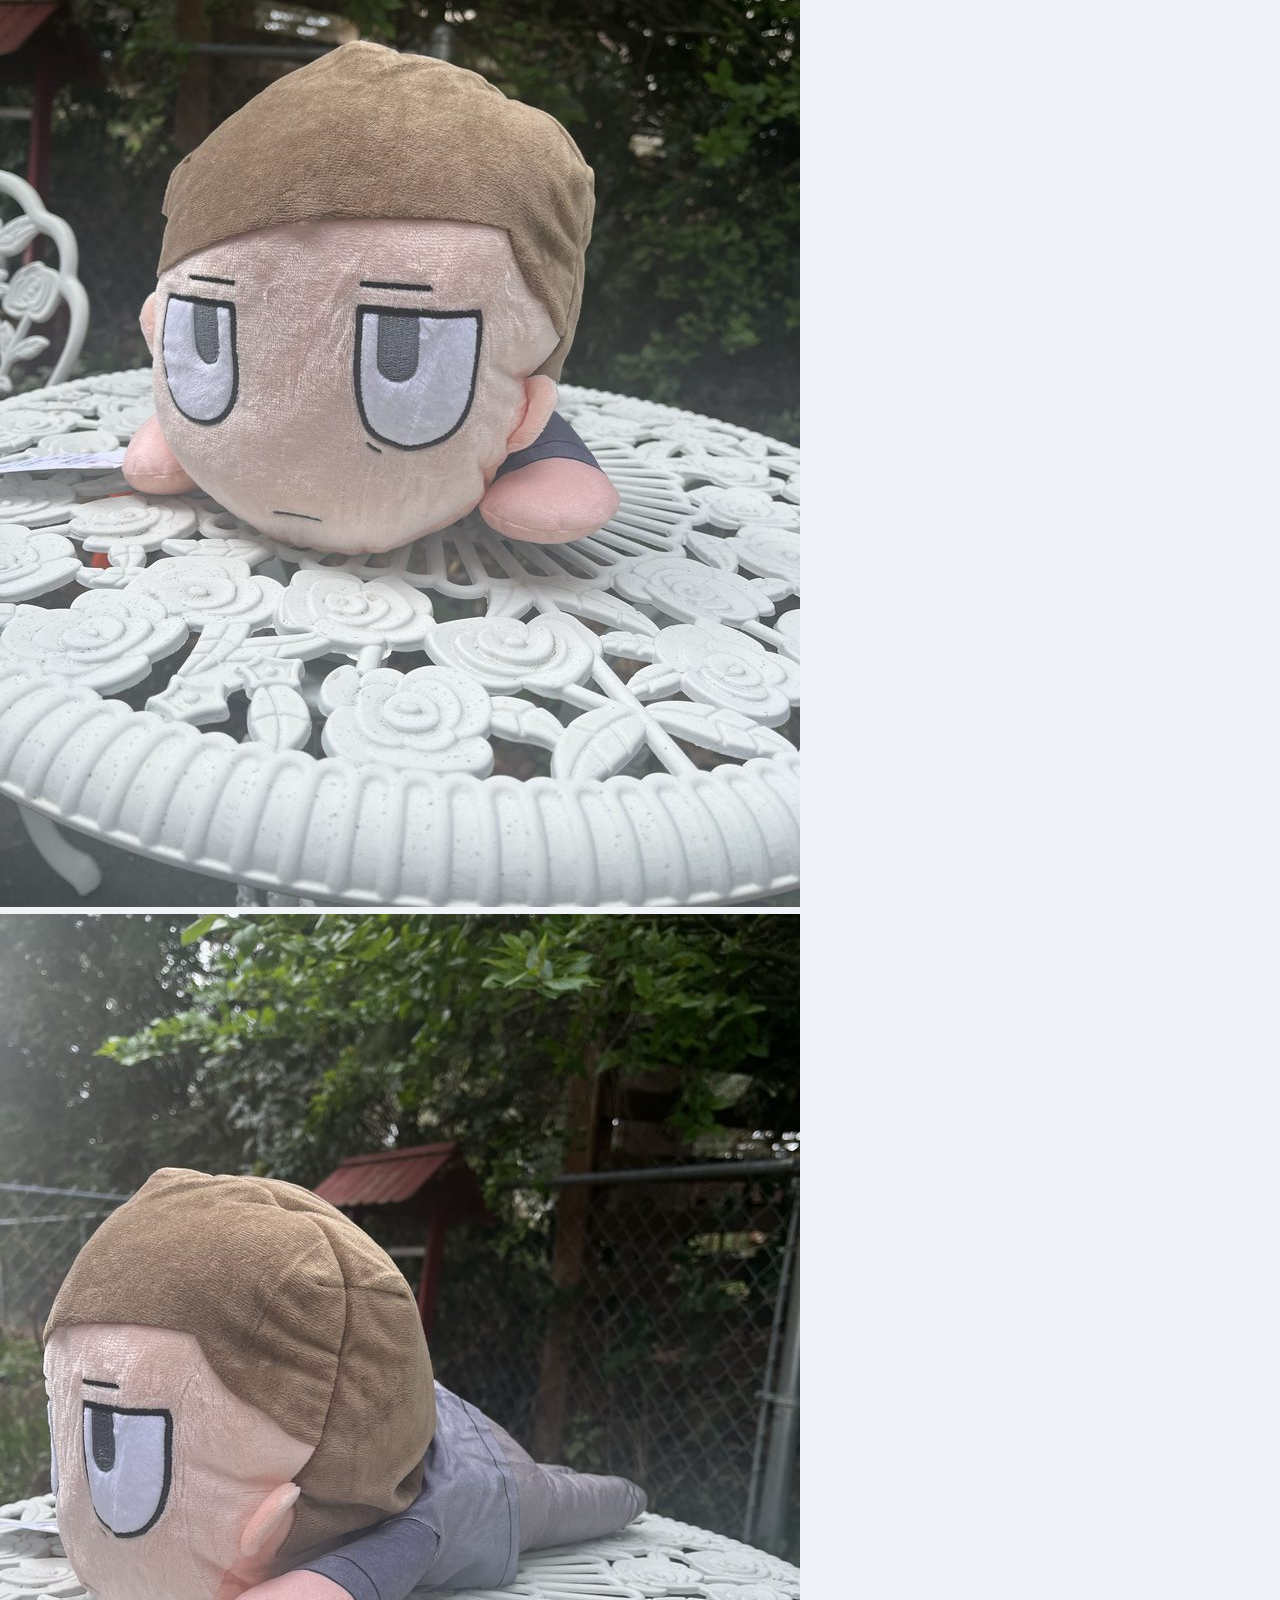
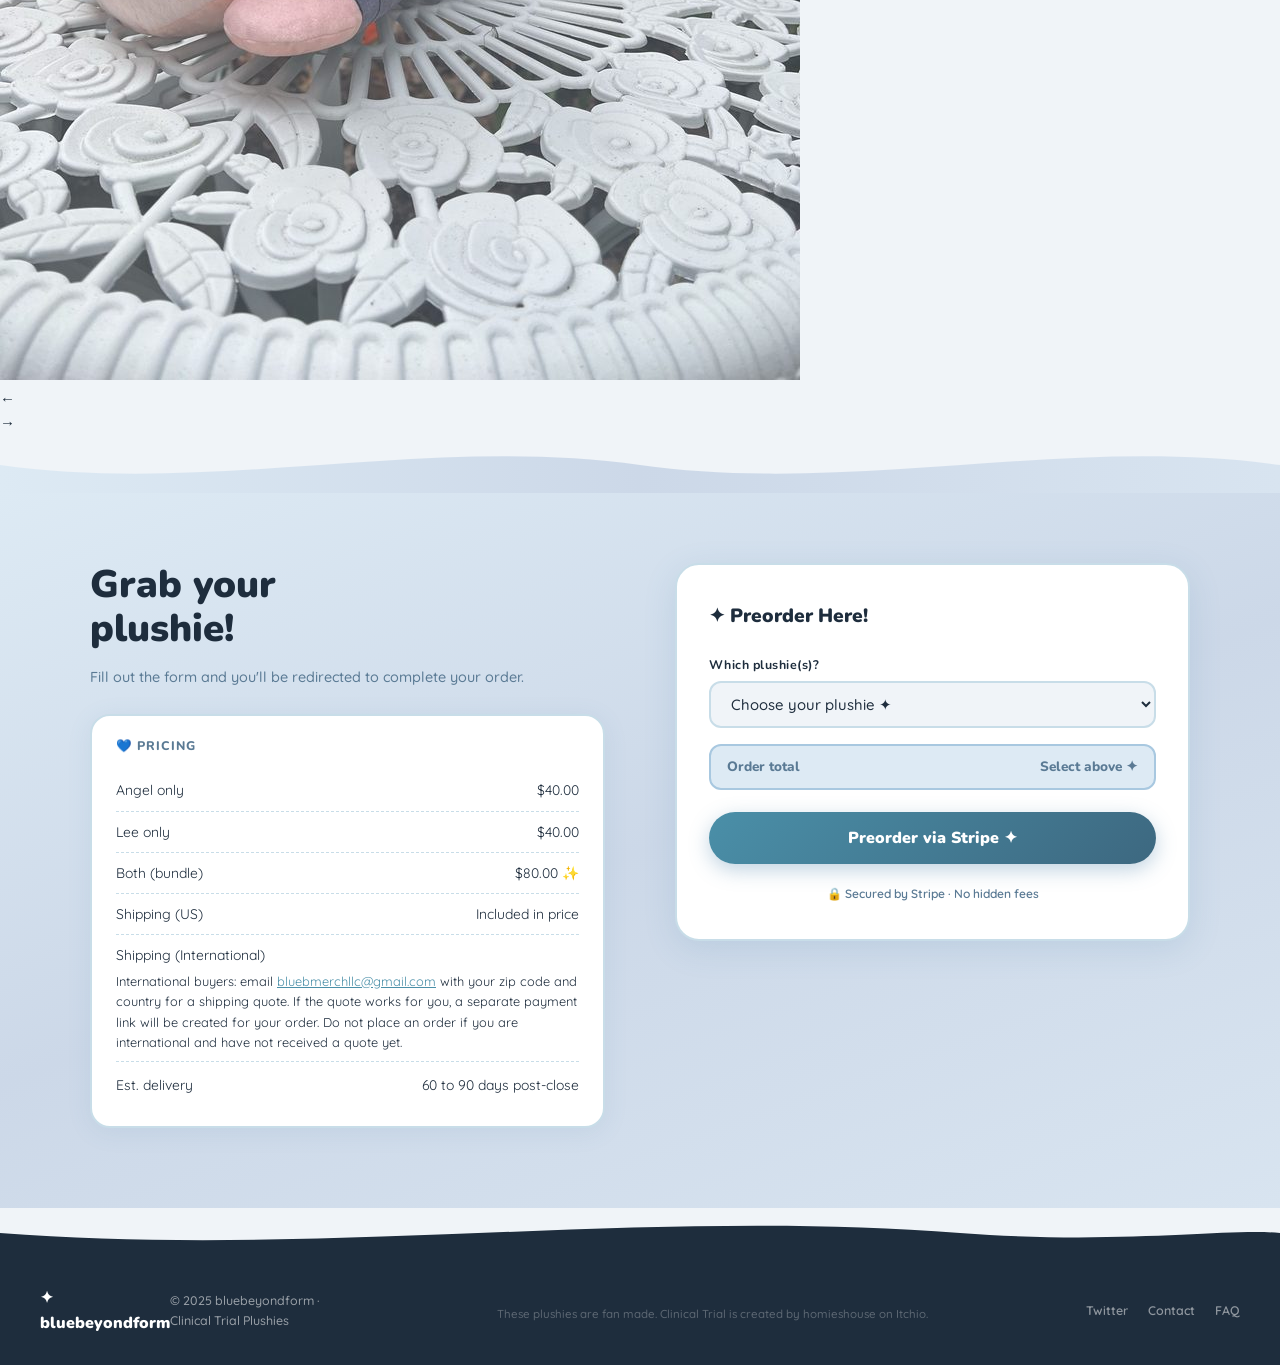
==== commit faa780cc: "Update index.html" ====
--- a/index.html
+++ b/index.html
@@ -113,17 +113,18 @@
  display:flex; flex-direction:column; align-items:center; gap:16px;
  }
 .char-cards {
- display:grid; grid-template-columns:1fr 1fr; gap:16px; width:100%;
+ display:flex; flex-direction:row; gap:10px; width:100%;
  }
 .char-card {
- background:white; border:2px solid var(--border); border-radius:20px;
+ background:white; border:2px solid var(--border); border-radius:16px;
  overflow:hidden; box-shadow:var(--shadow);
  display:flex; flex-direction:column; align-items:center;
  transition: transform 0.2s, box-shadow 0.2s;
+ flex:1; min-width:0;
  }
 .char-card:hover { transform:translateY(-4px); box-shadow:var(--shadow-card); }
 .char-card-img {
- width:100%; aspect-ratio:1;
+ width:100%; aspect-ratio:0.9;
  background: linear-gradient(145deg, #ddeaf4 0%, #e8f0f8 100%);
  display:flex; align-items:center; justify-content:center;
  overflow:hidden;
@@ -137,8 +138,8 @@
  0%,100% { transform: translateY(0) rotate(-1deg); }
  50% { transform: translateY(-8px) rotate(1deg); }
  }
-.char-card-info { padding:14px 16px; text-align:center; width:100%; }
-.char-card-info h3 { font-family:var(--font-display); font-weight:900; font-size:1rem; margin-bottom:2px; }
+.char-card-info { padding:7px 8px; text-align:center; width:100%; }
+.char-card-info h3 { font-family:var(--font-display); font-weight:900; font-size:0.78rem; margin-bottom:1px; }
 .char-card-info.char-price {
  font-family:var(--font-display); font-weight:800; font-size:0.9rem;
  background: linear-gradient(135deg, var(--accent), var(--blue-dark));
@@ -490,4 +491,4 @@
  });
 </script>
 </body>
-</html>+</html>
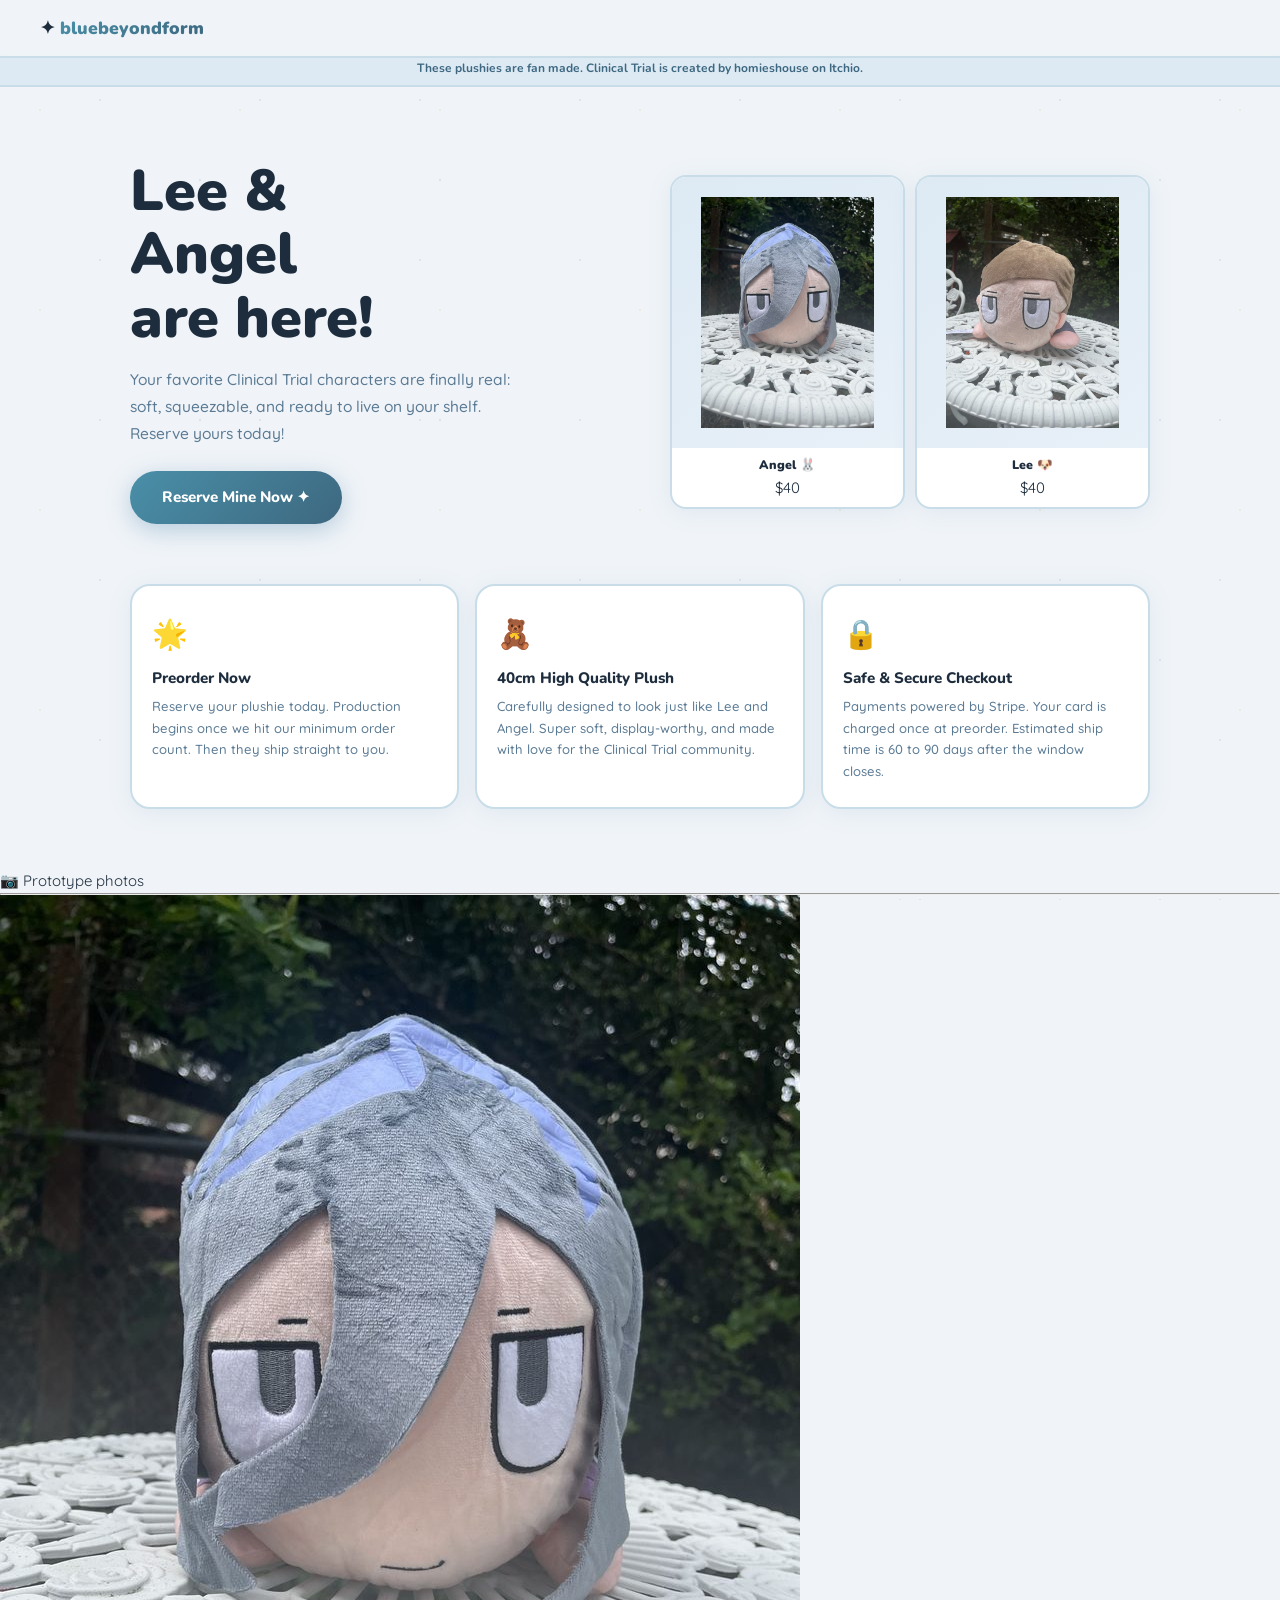
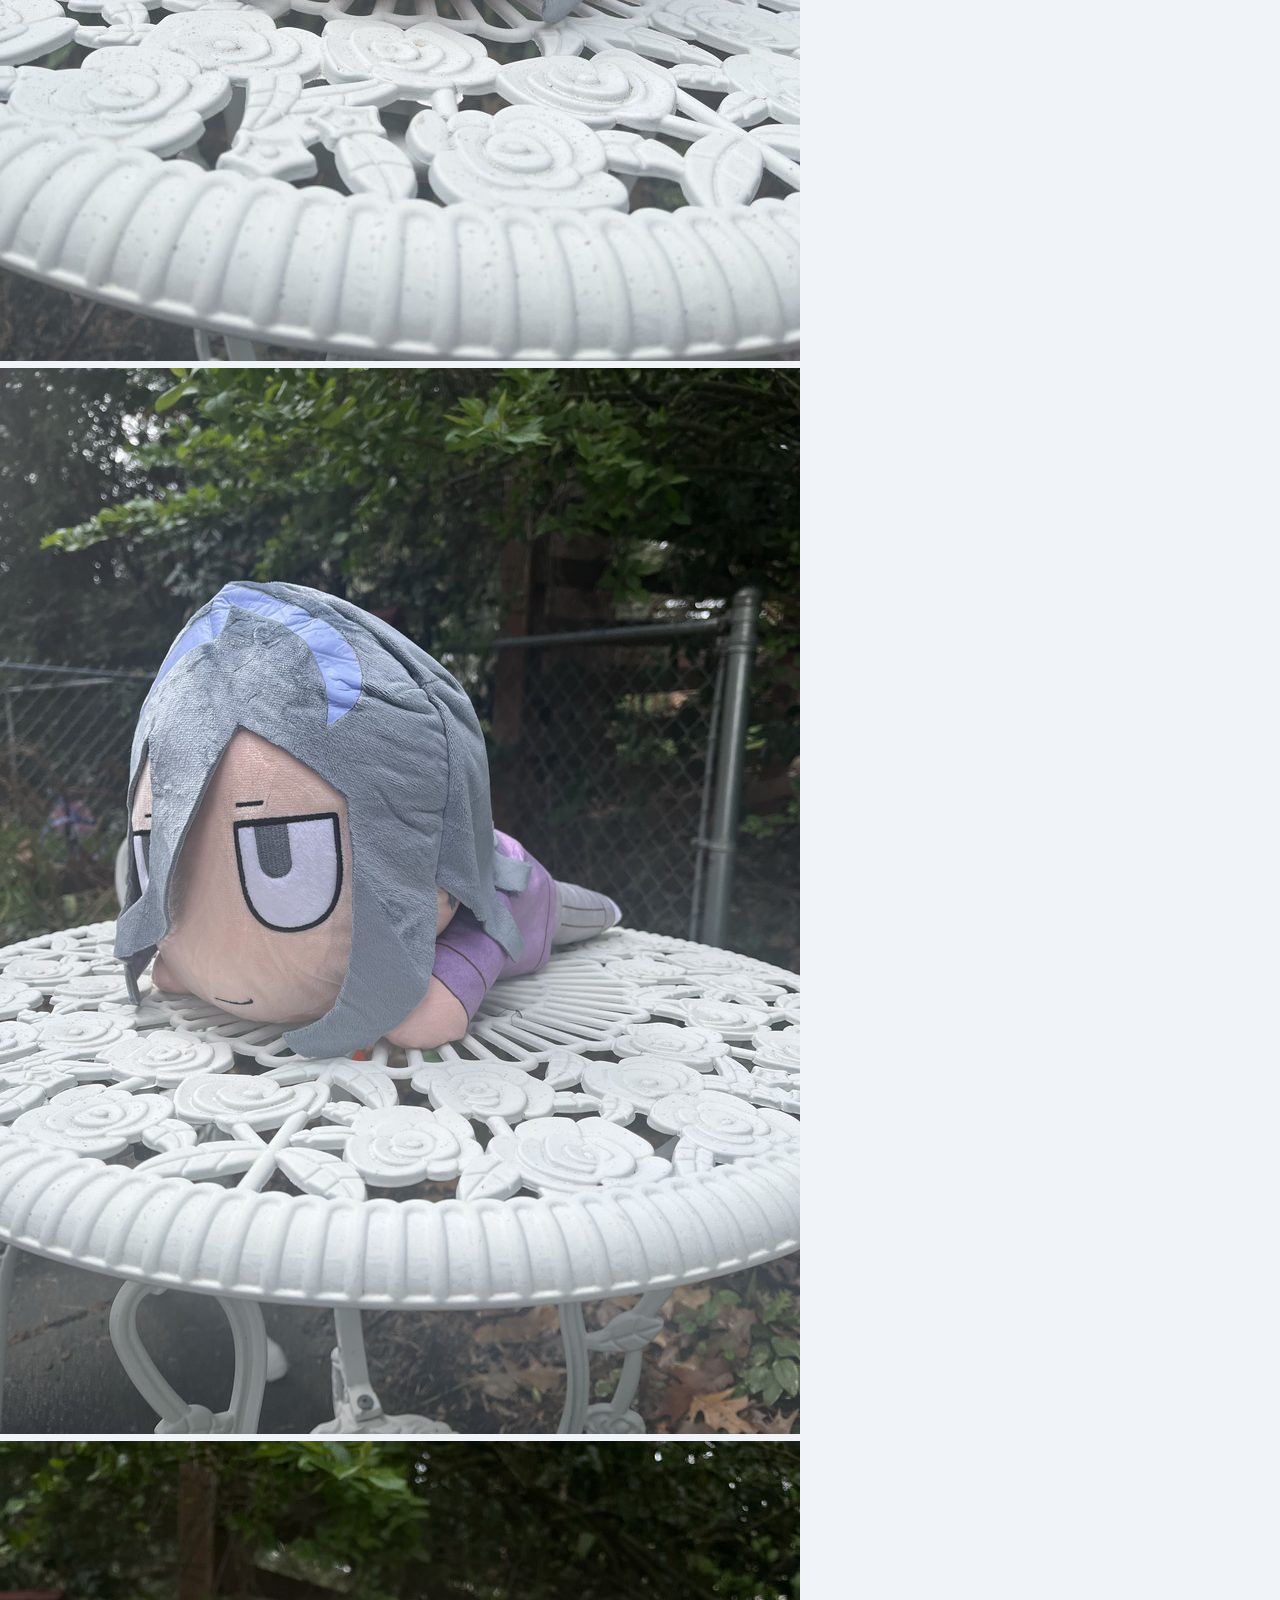
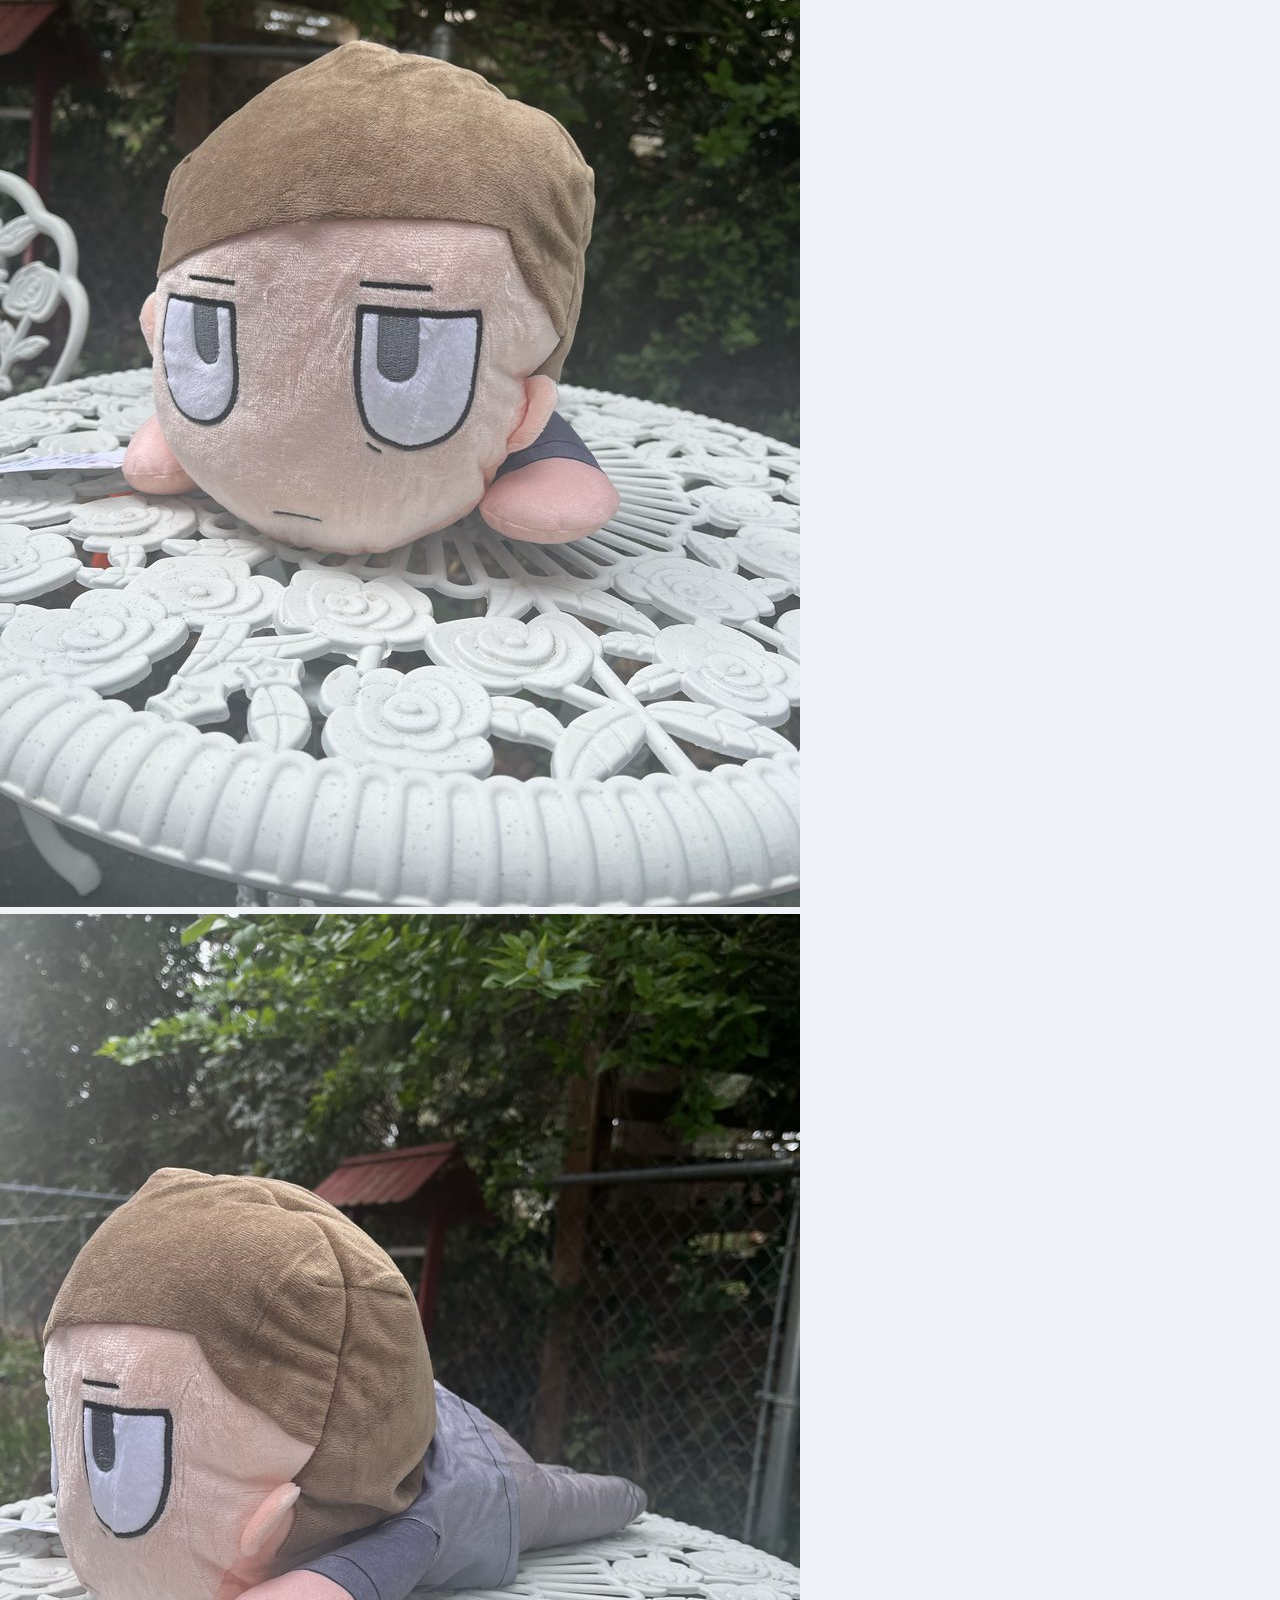
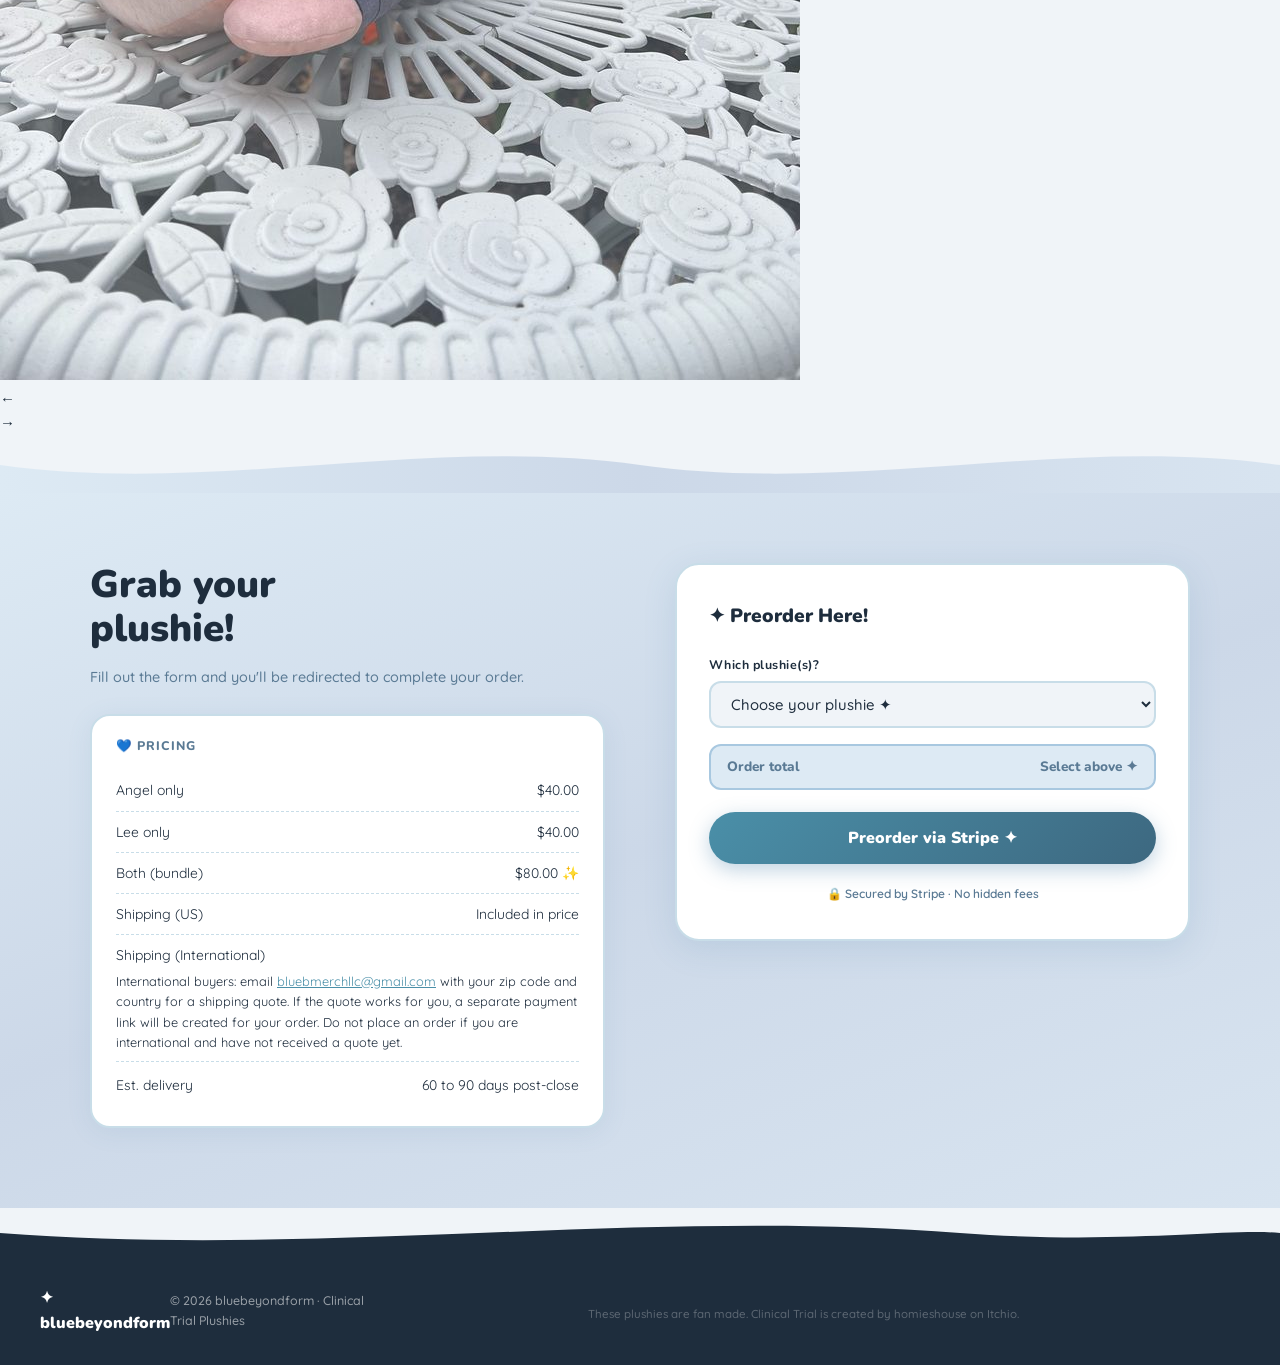
==== commit 9e8f2ac2: "Update index.html" ====
--- a/index.html
+++ b/index.html
@@ -4,7 +4,8 @@
  <meta charset="UTF-8" />
  <meta name="viewport" content="width=device-width, initial-scale=1.0" />
  <title>Clinical Trial Plushies | Preorder Now!</title>
- <link href="https://fonts.googleapis.com/css2?family=Nunito:wght@400;600;700;800;900&family=Quicksand:wght@400;500;600;700&display=swap" rel="stylesheet" />
+    <link rel="stylesheet" href="gallery-fix.css" />
+<link href="https://fonts.googleapis.com/css2?family=Nunito:wght@400;600;700;800;900&family=Quicksand:wght@400;500;600;700&display=swap" rel="stylesheet" />
  <style>
  *, *::before, *::after { box-sizing: border-box; margin: 0; padding: 0; }
  :root {
@@ -449,12 +450,9 @@
 
 <footer>
  <span class="foot-logo">✦ bluebeyondform</span>
- <p>© 2025 bluebeyondform · Clinical Trial Plushies</p>
+ <p>© 2026 bluebeyondform · Clinical Trial Plushies</p>
  <p style="font-size:0.72rem;opacity:0.5;margin-top:6px;text-align:center;width:100%;">These plushies are fan made. Clinical Trial is created by homieshouse on Itchio.</p>
  <div style="display:flex;gap:20px;">
- <a href="https://x.com/bluebeyondform" target="_blank">Twitter</a>
- <a href="contact.html">Contact</a>
- <a href="https://bluebeyondform.straw.page/plushiefaq" target="_blank">FAQ</a>
  </div>
 </footer>
 
--- a/gallery-fix.css
+++ b/gallery-fix.css
@@ -0,0 +1,26 @@
+/* gallery-fix.css — fixes char-cards to horizontal compact row */
+
+.char-cards {
+  display: flex !important;
+  flex-direction: row !important;
+  gap: 10px !important;
+}
+
+.char-card {
+  flex: 1 !important;
+  min-width: 0 !important;
+  border-radius: 16px !important;
+}
+
+.char-card-img {
+  aspect-ratio: 0.85 !important;
+}
+
+.char-card-info {
+  padding: 7px 8px !important;
+}
+
+.char-card-info h3 {
+  font-size: 0.78rem !important;
+  margin-bottom: 1px !important;
+}
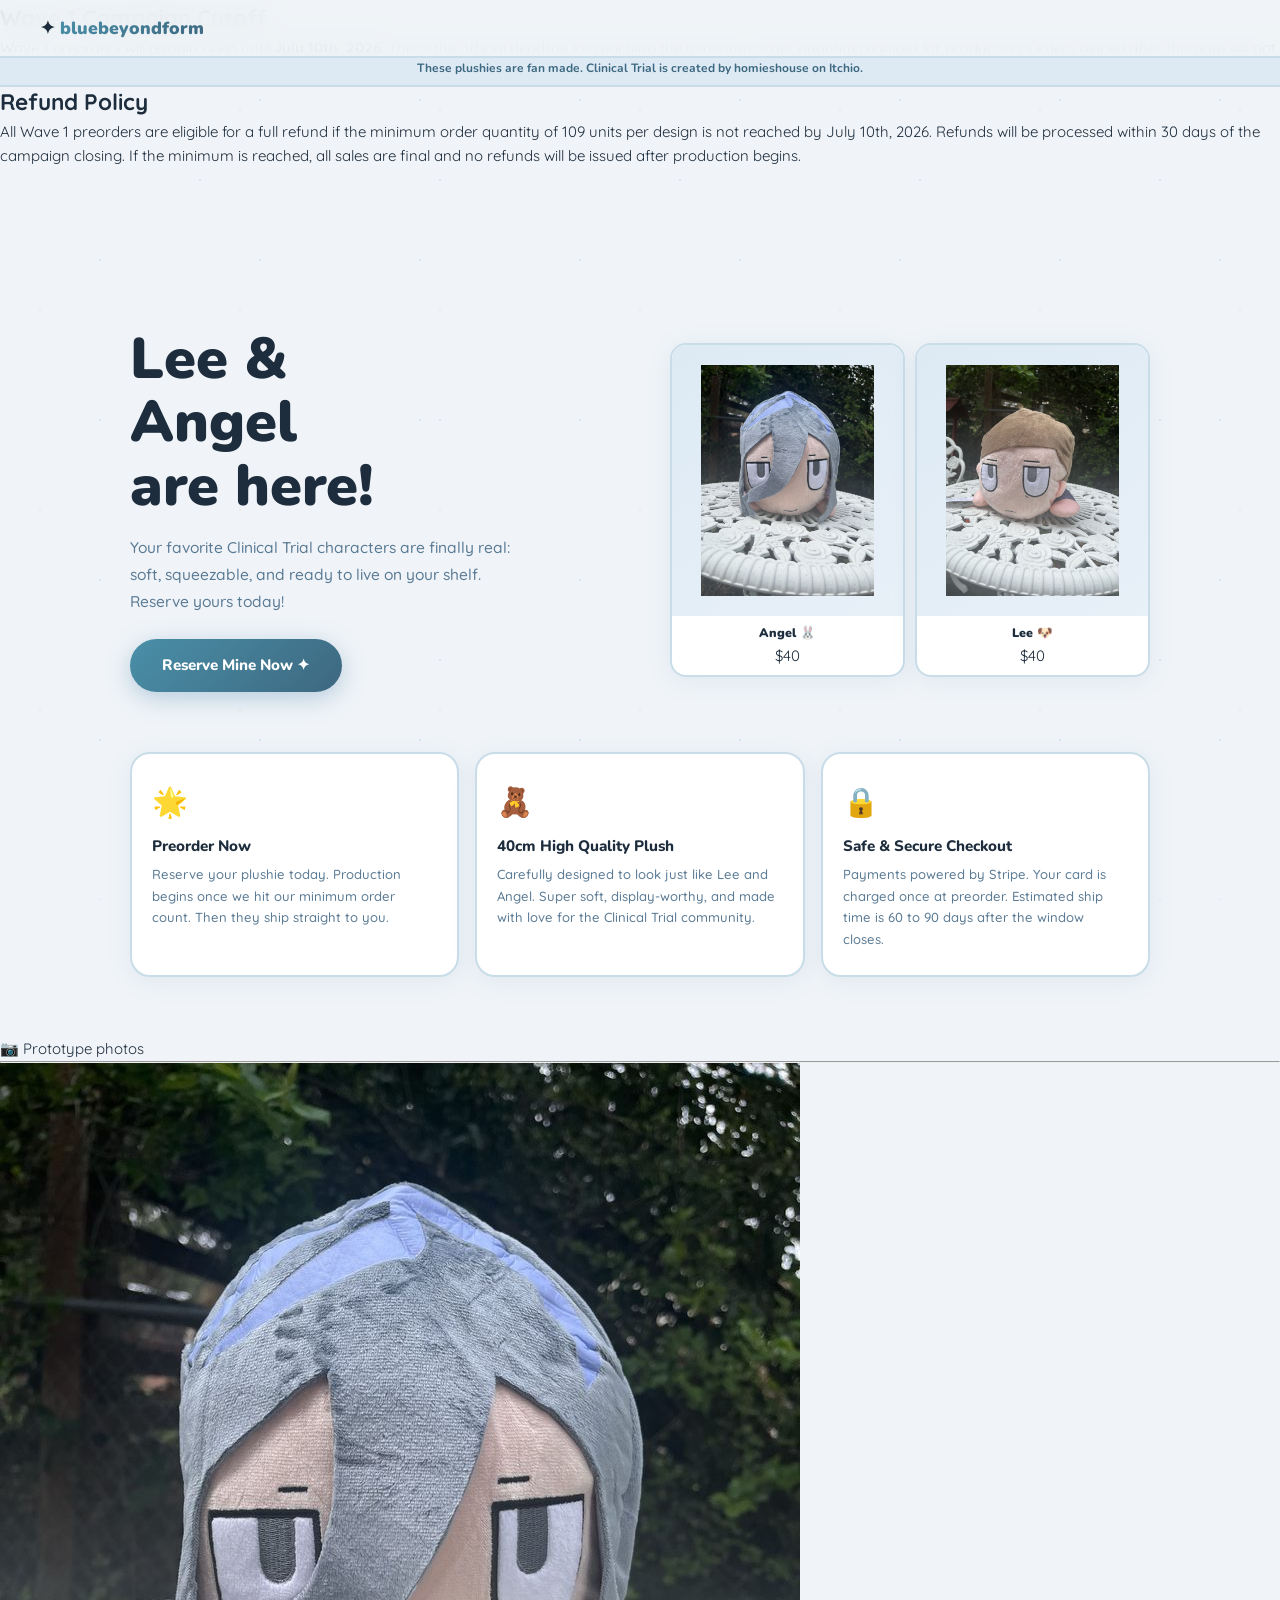
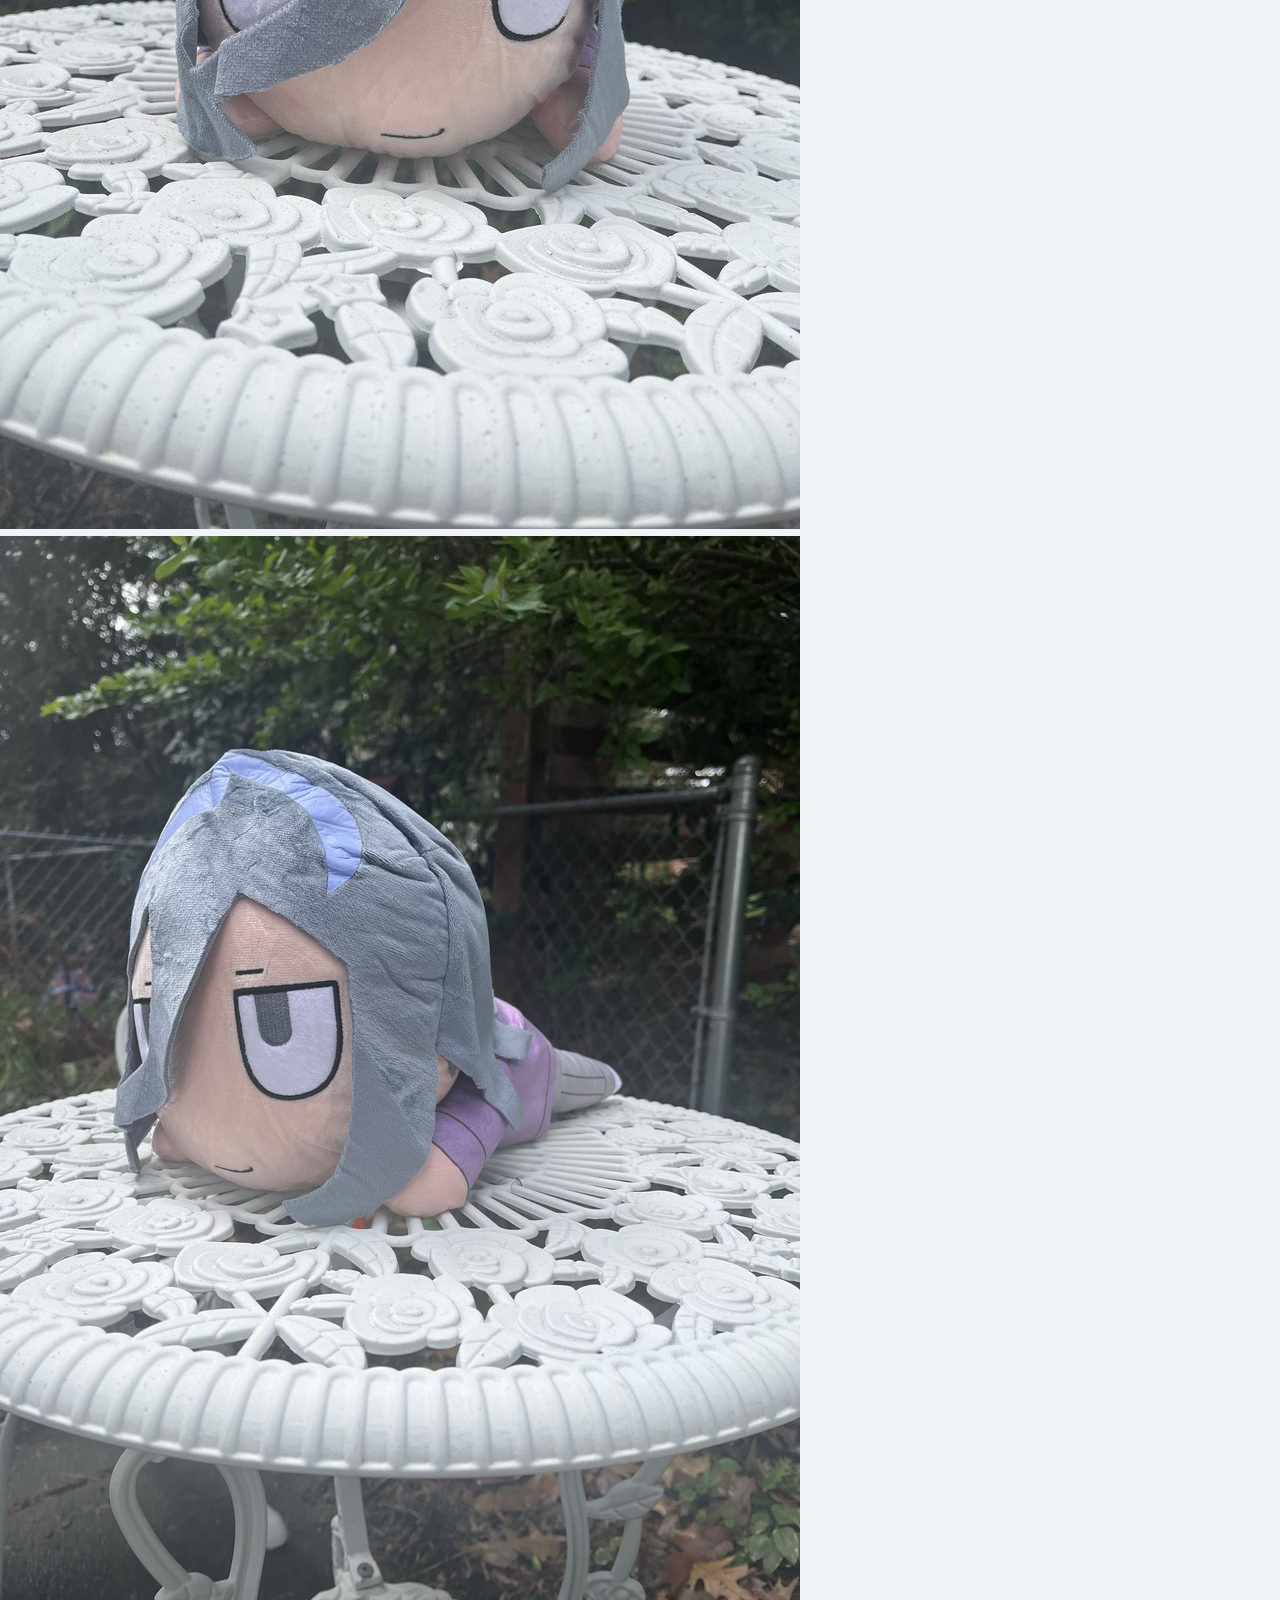
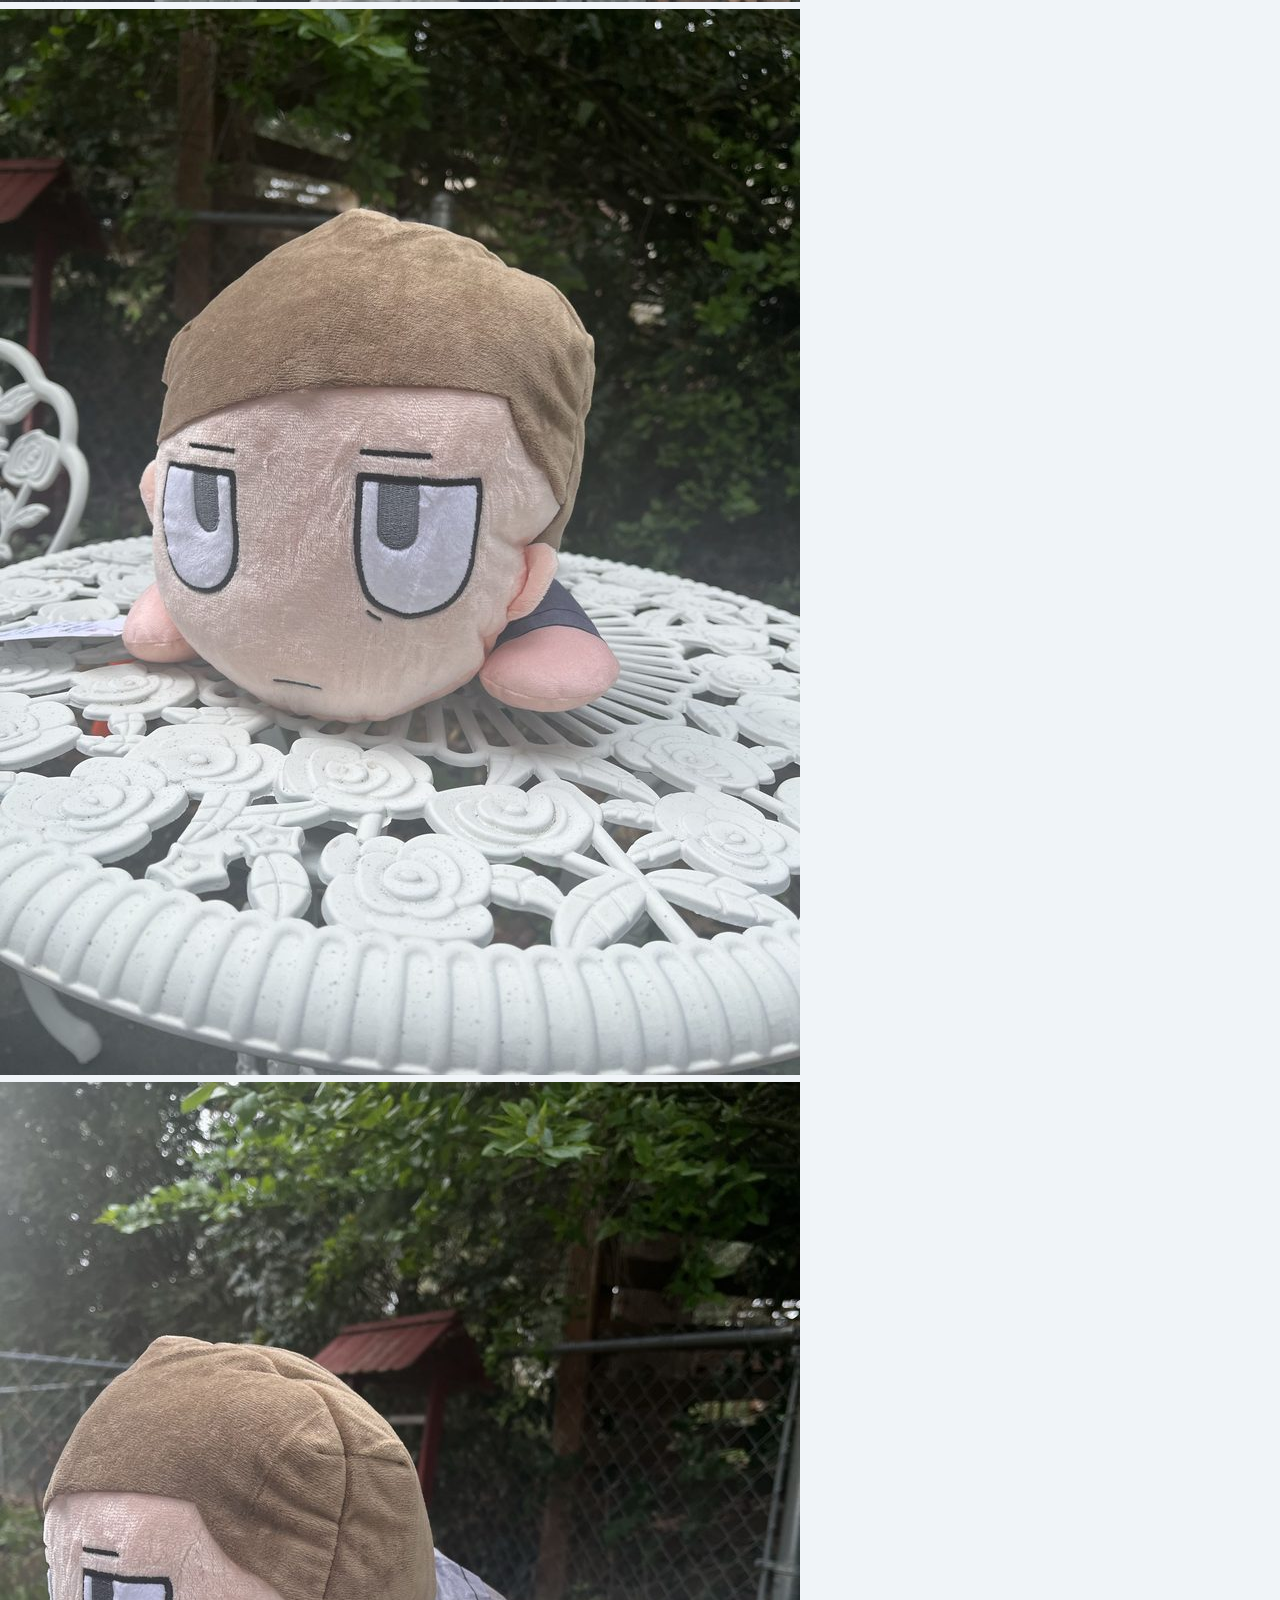
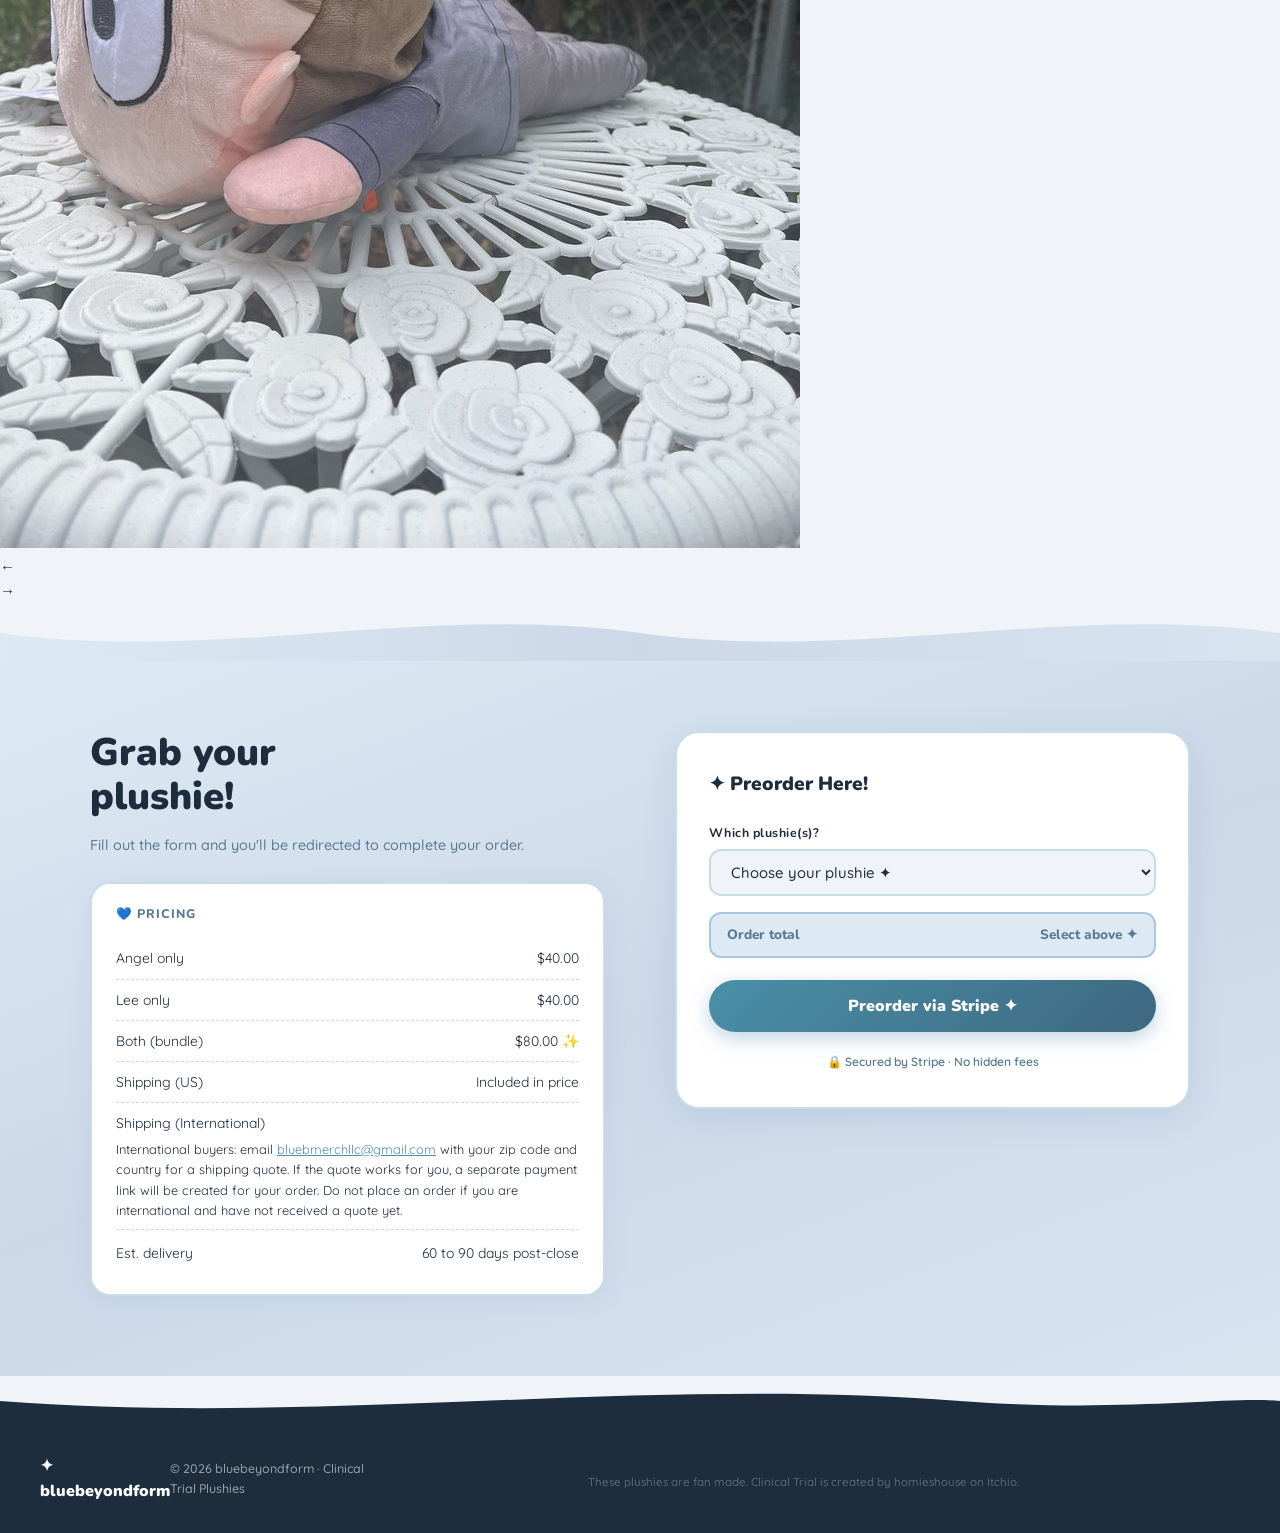
==== commit dab409b4: "Update index.html" ====
--- a/index.html
+++ b/index.html
@@ -1,6 +1,13 @@
 <!DOCTYPE html>
 <html lang="en">
 <head>
+ <section id="policy">
+  <h2>Wave 1 Campaign Cutoff</h2>
+  <p>Wave 1 preorders will remain open until <strong>July 10th, 2026</strong>. This is the official deadline for reaching the minimum order quantity required for production. Orders placed after this date will not be included in Wave 1.</p>
+
+  <h2>Refund Policy</h2>
+  <p>All Wave 1 preorders are eligible for a full refund if the minimum order quantity of 109 units per design is not reached by July 10th, 2026. Refunds will be processed within 30 days of the campaign closing. If the minimum is reached, all sales are final and no refunds will be issued after production begins.</p>
+</section>
  <meta charset="UTF-8" />
  <meta name="viewport" content="width=device-width, initial-scale=1.0" />
  <title>Clinical Trial Plushies | Preorder Now!</title>
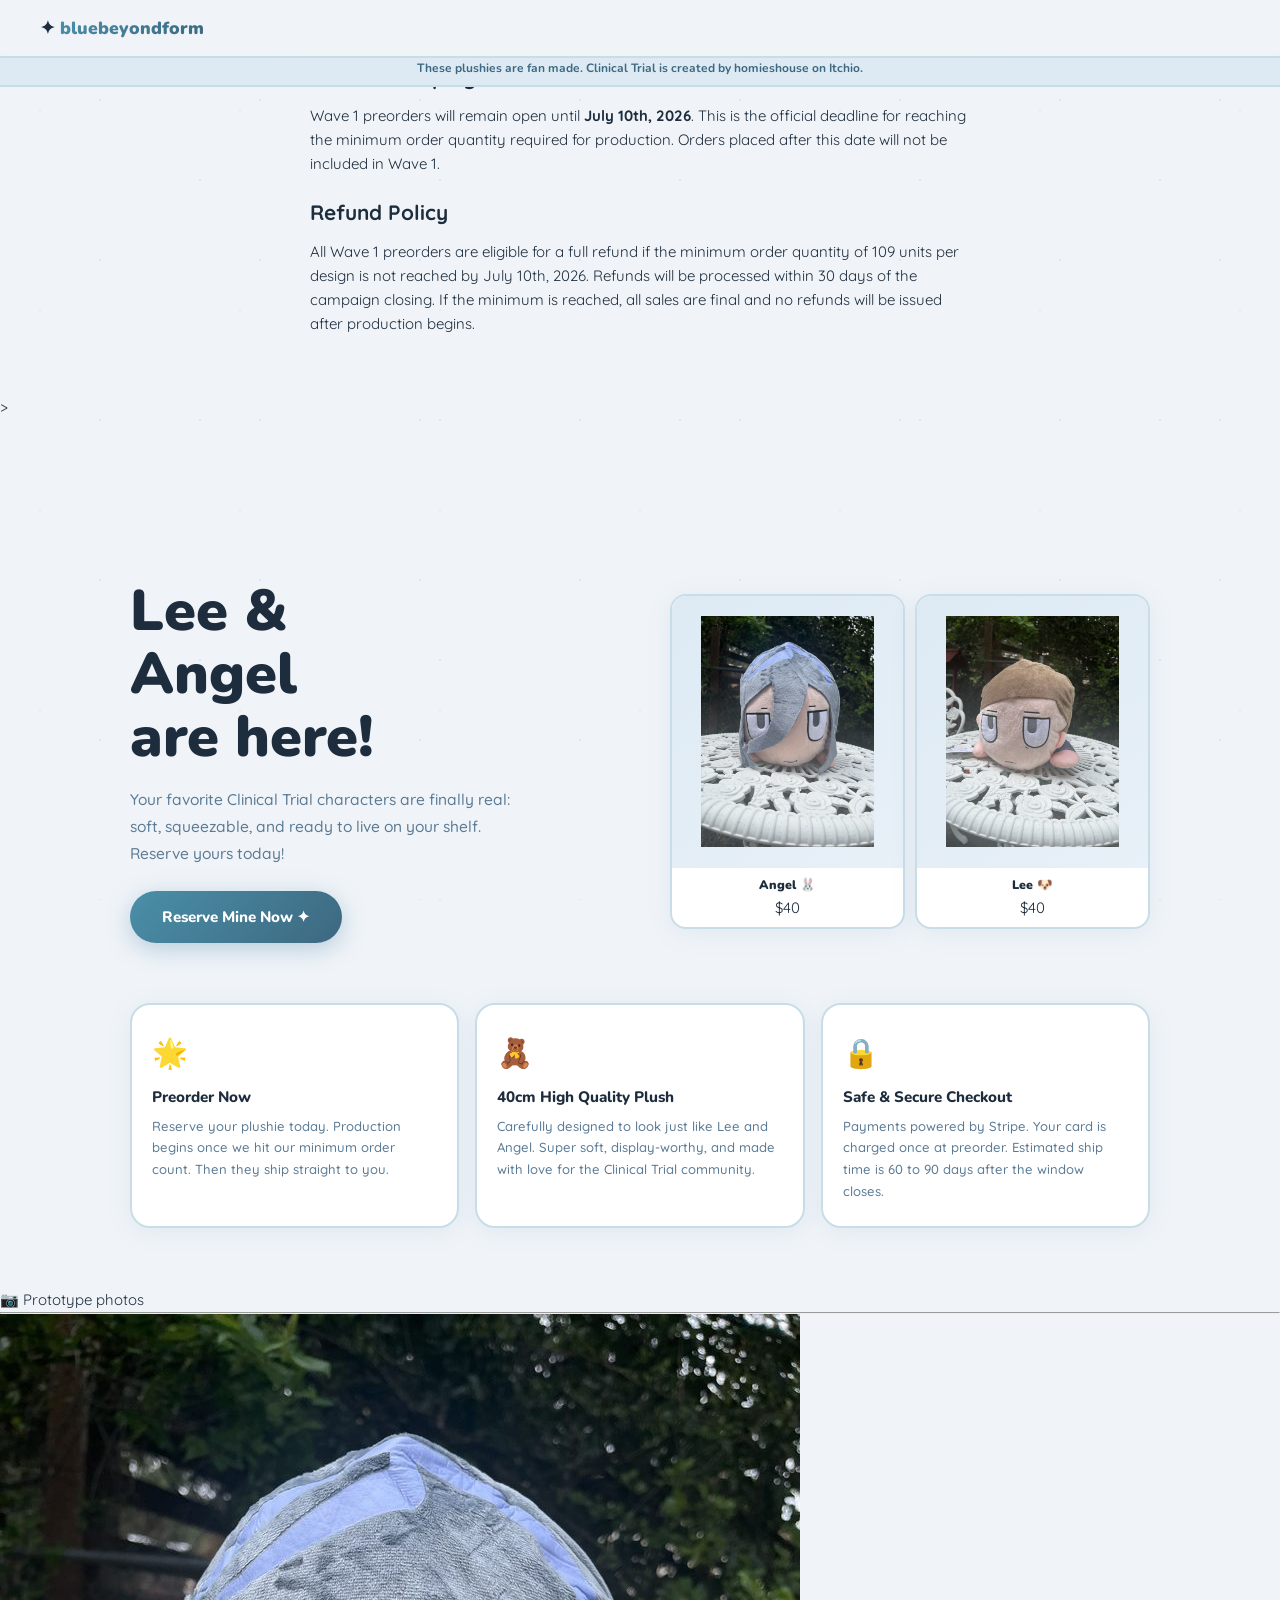
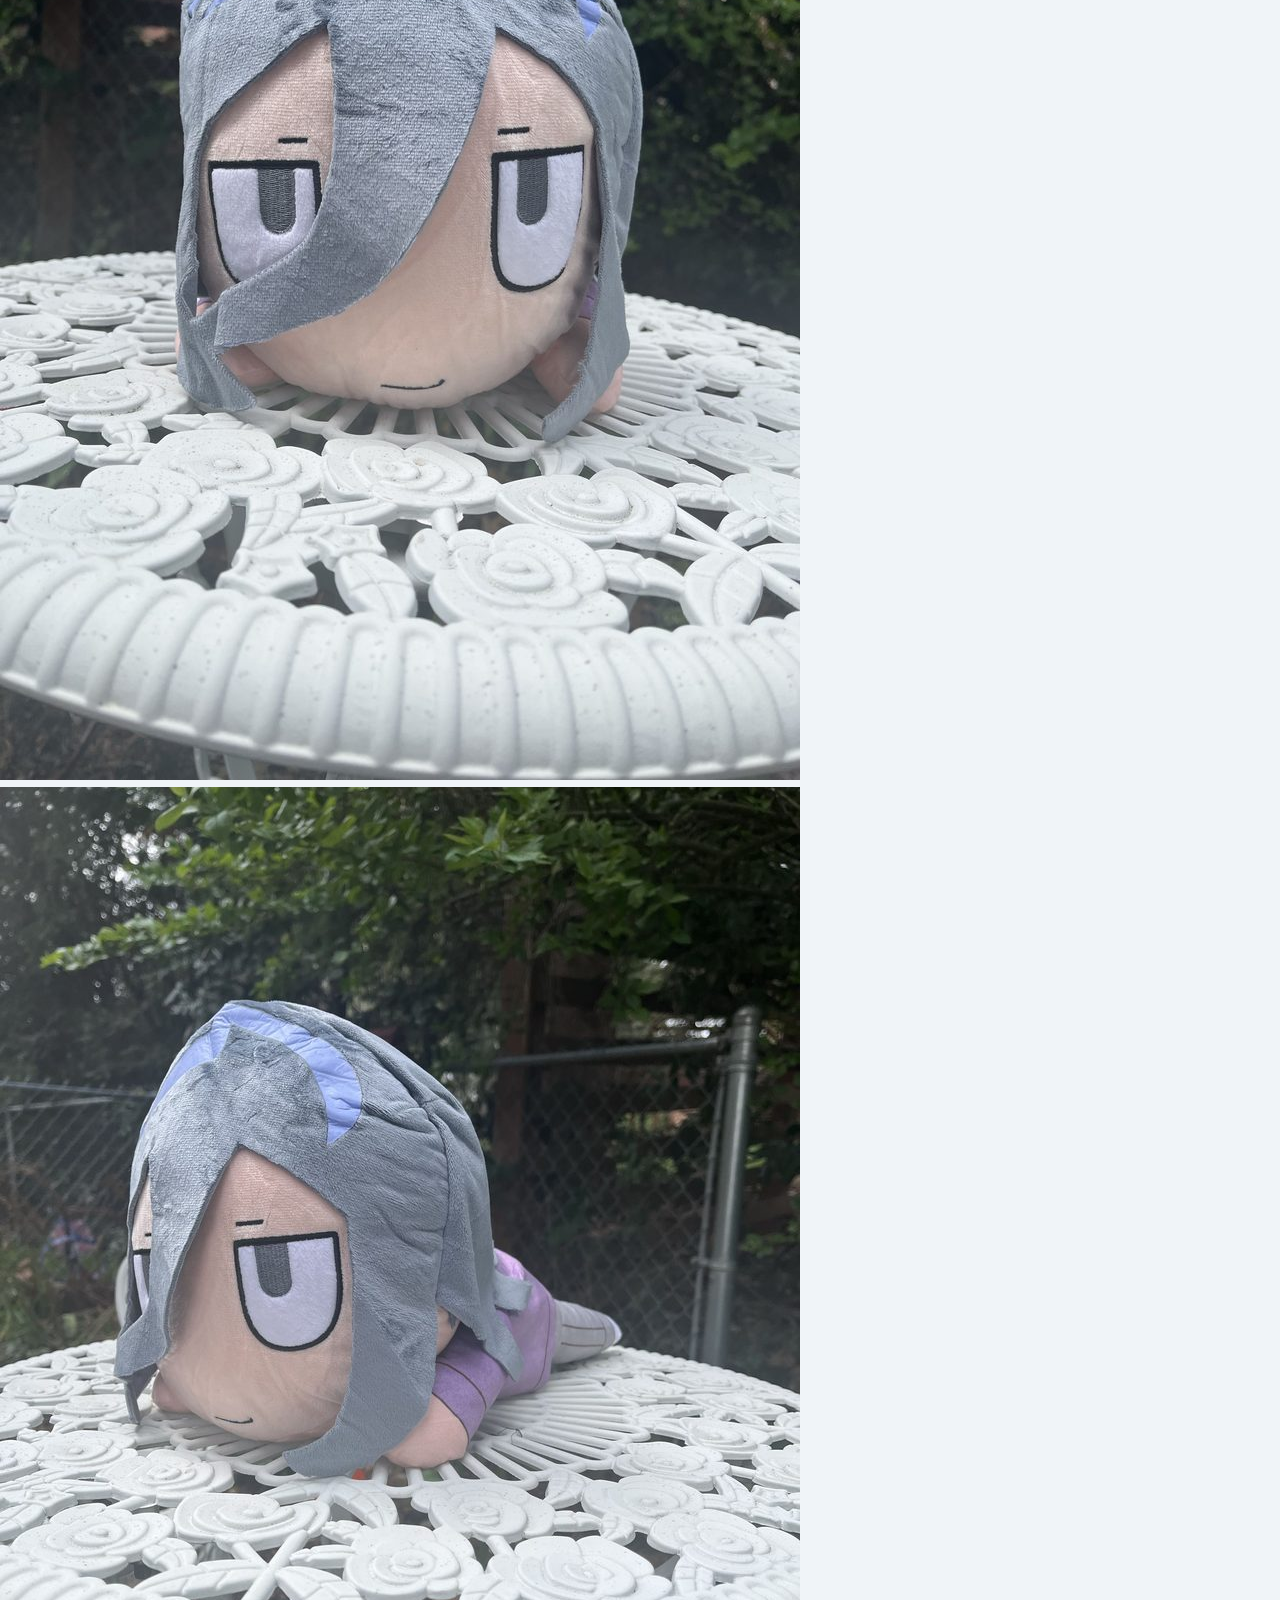
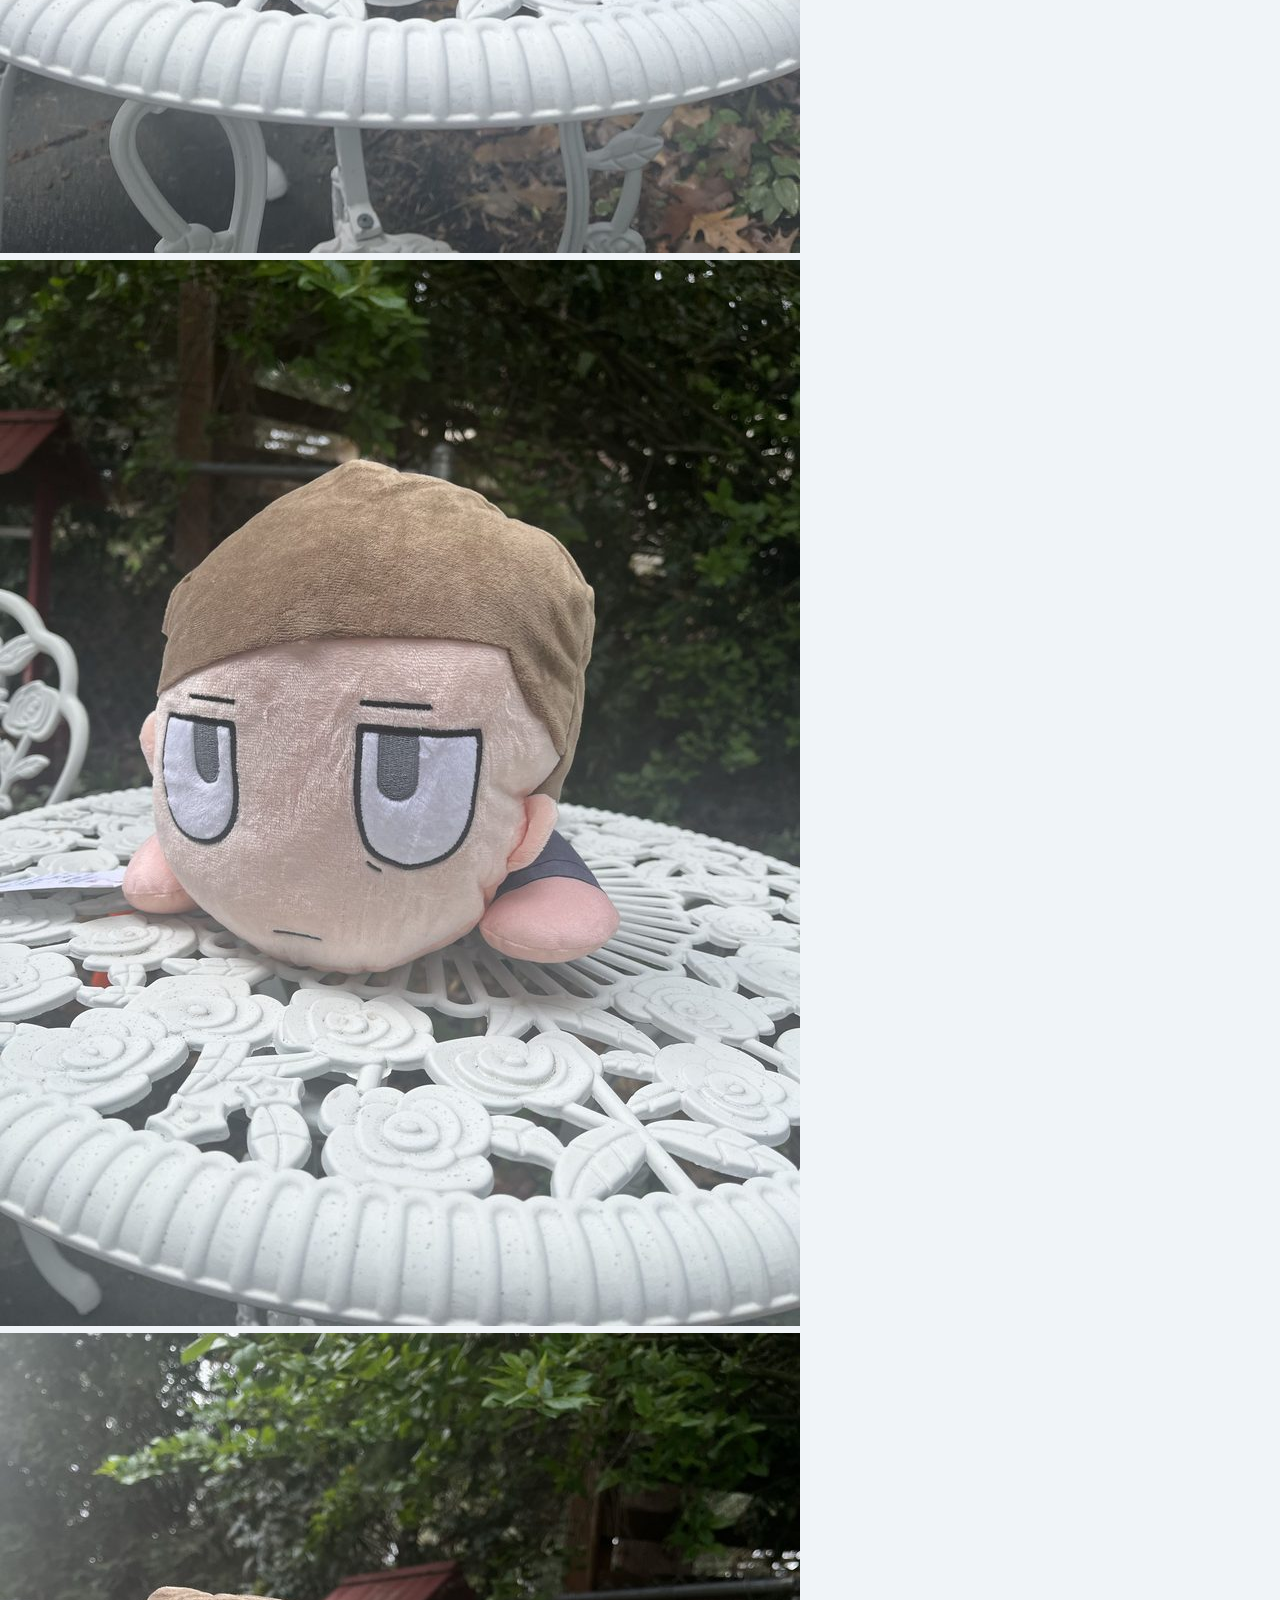
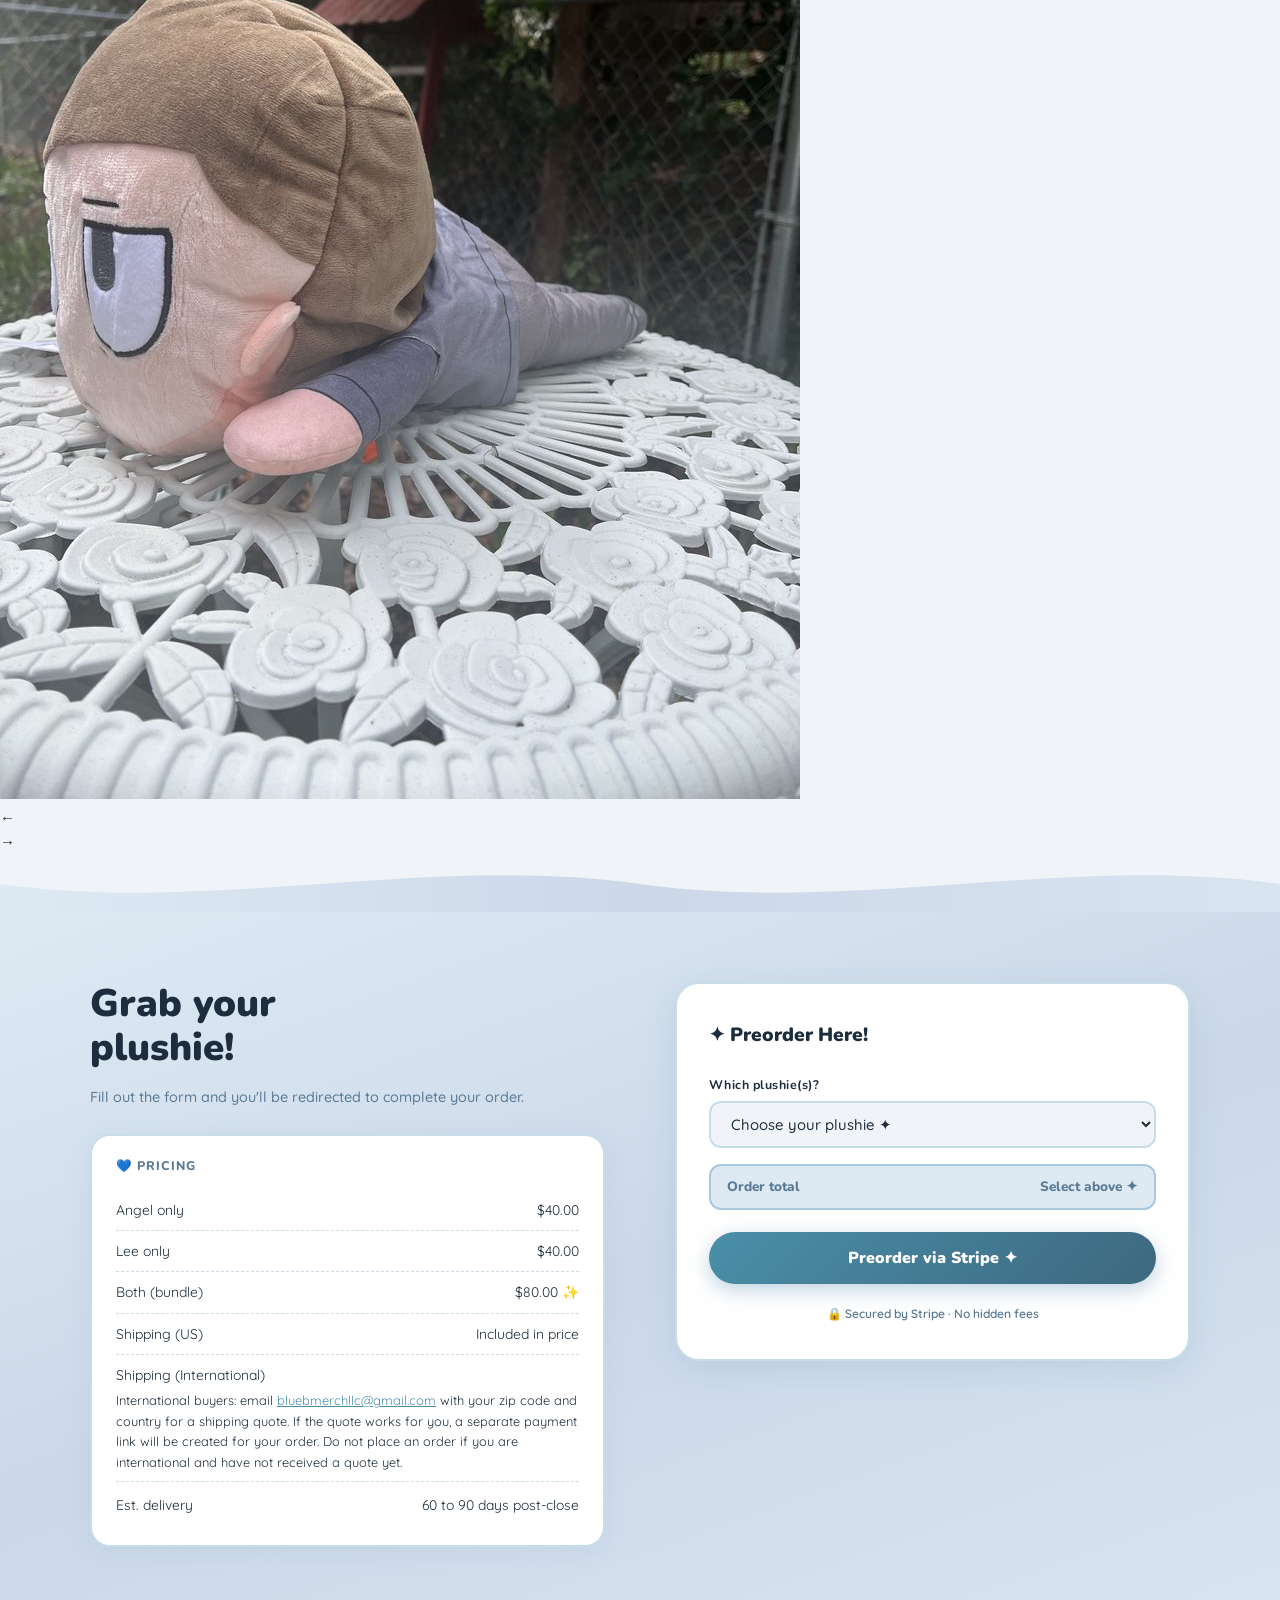
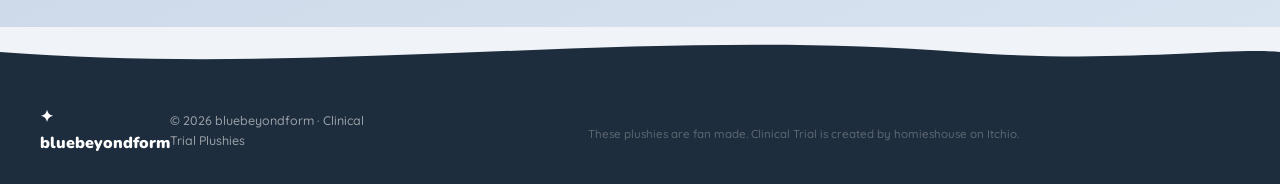
==== commit ed19ac6f: "Update index.html" ====
--- a/index.html
+++ b/index.html
@@ -1,12 +1,13 @@
 <!DOCTYPE html>
 <html lang="en">
 <head>
- <section id="policy">
-  <h2>Wave 1 Campaign Cutoff</h2>
-  <p>Wave 1 preorders will remain open until <strong>July 10th, 2026</strong>. This is the official deadline for reaching the minimum order quantity required for production. Orders placed after this date will not be included in Wave 1.</p>
-
-  <h2>Refund Policy</h2>
+<section id="policy" style="max-width: 700px; margin: 40px auto; padding: 20px; border-top: 1px solid #ccc;">
+  <h2 style="font-size: 1.3rem; margin-bottom: 10px;">Wave 1 Campaign Cutoff</h2>
+  <p style="margin-bottom: 20px;">Wave 1 preorders will remain open until <strong>July 10th, 2026</strong>. This is the official deadline for reaching the minimum order quantity required for production. Orders placed after this date will not be included in Wave 1.</p>
+
+  <h2 style="font-size: 1.3rem; margin-bottom: 10px;">Refund Policy</h2>
   <p>All Wave 1 preorders are eligible for a full refund if the minimum order quantity of 109 units per design is not reached by July 10th, 2026. Refunds will be processed within 30 days of the campaign closing. If the minimum is reached, all sales are final and no refunds will be issued after production begins.</p>
+</section>>
 </section>
  <meta charset="UTF-8" />
  <meta name="viewport" content="width=device-width, initial-scale=1.0" />
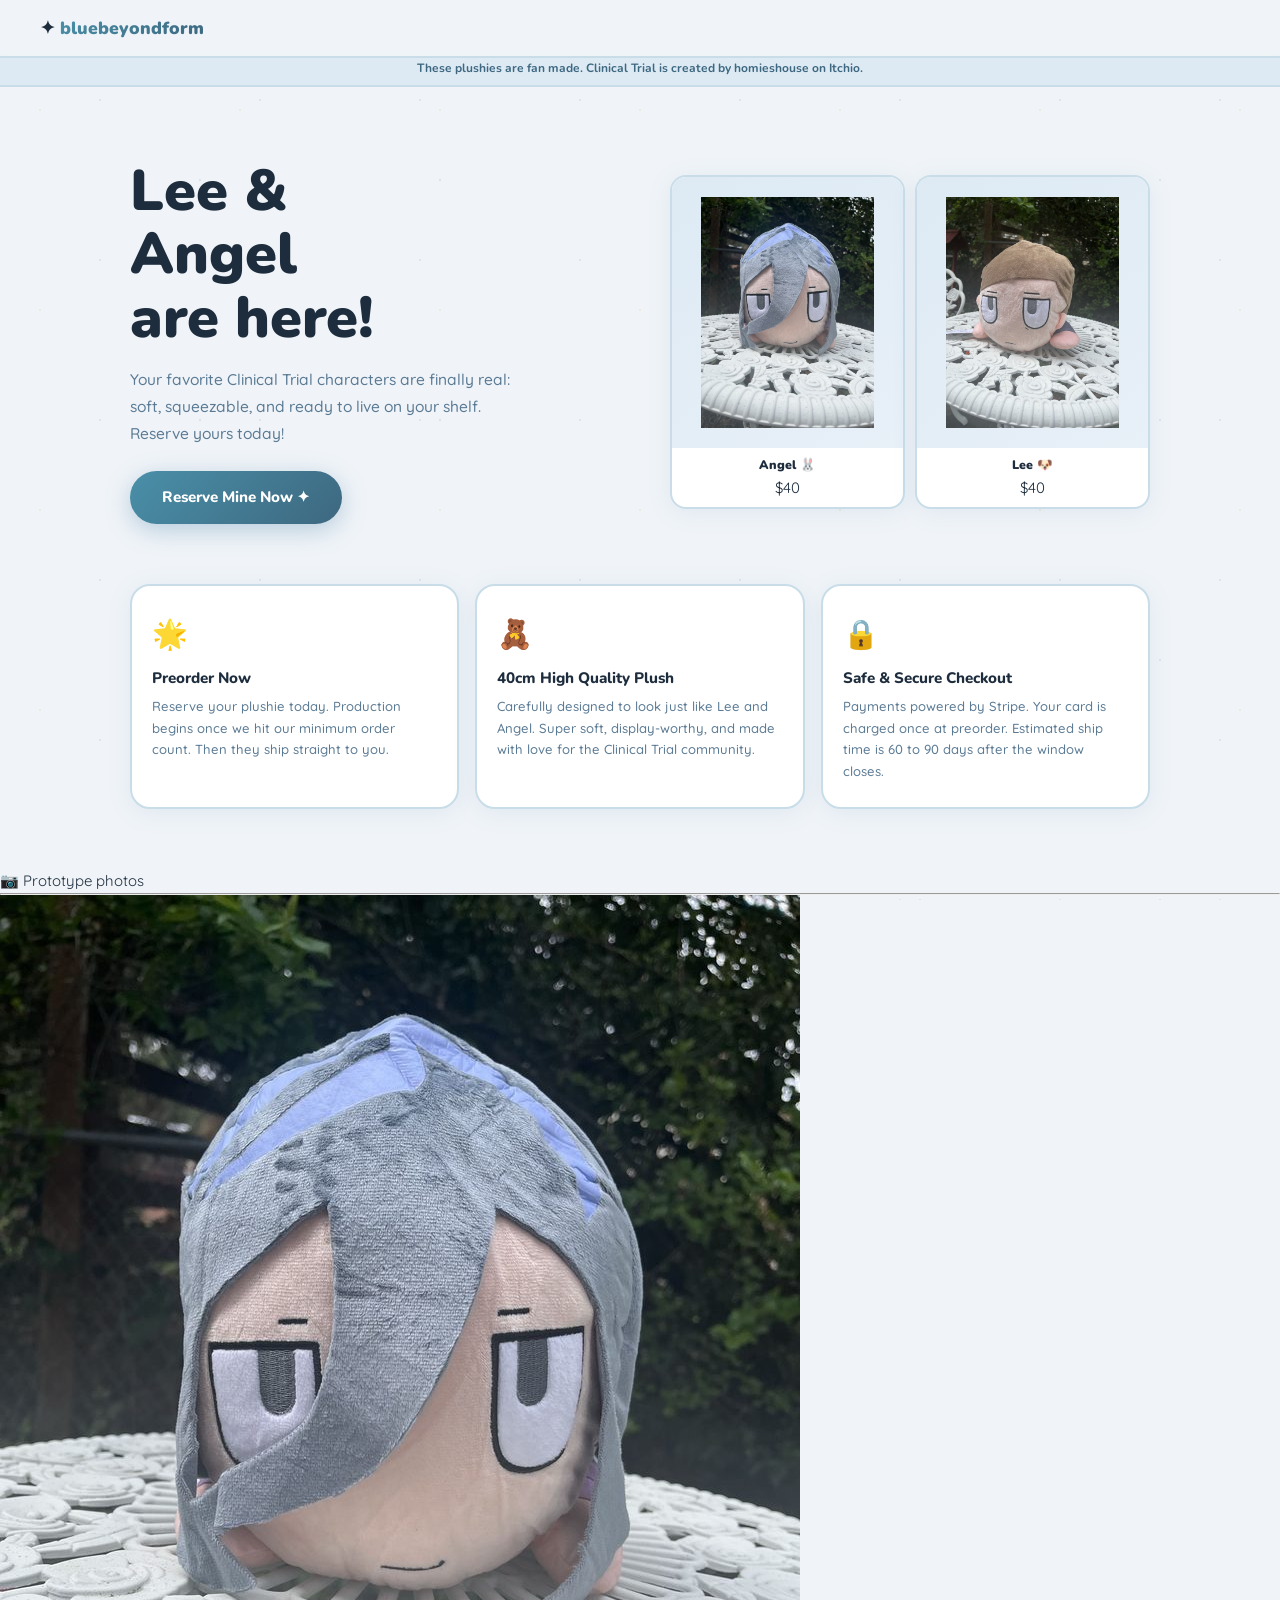
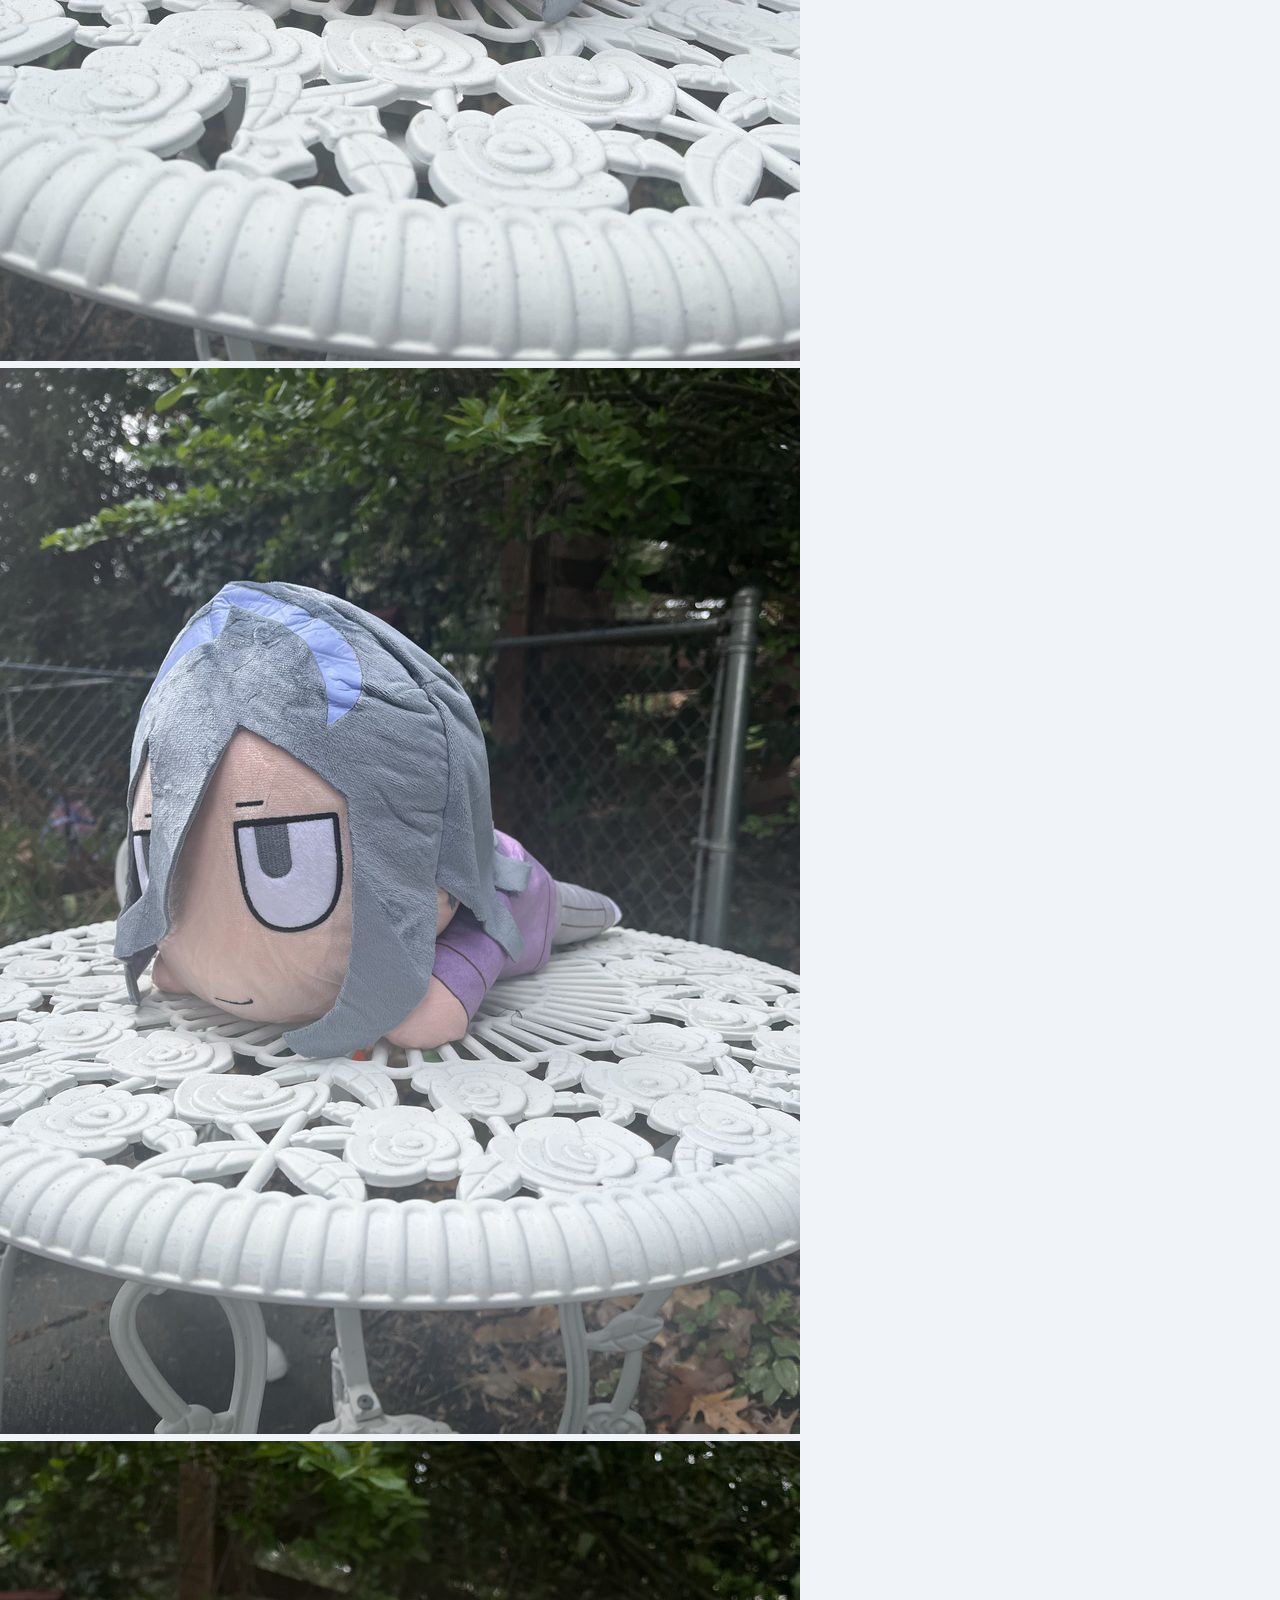
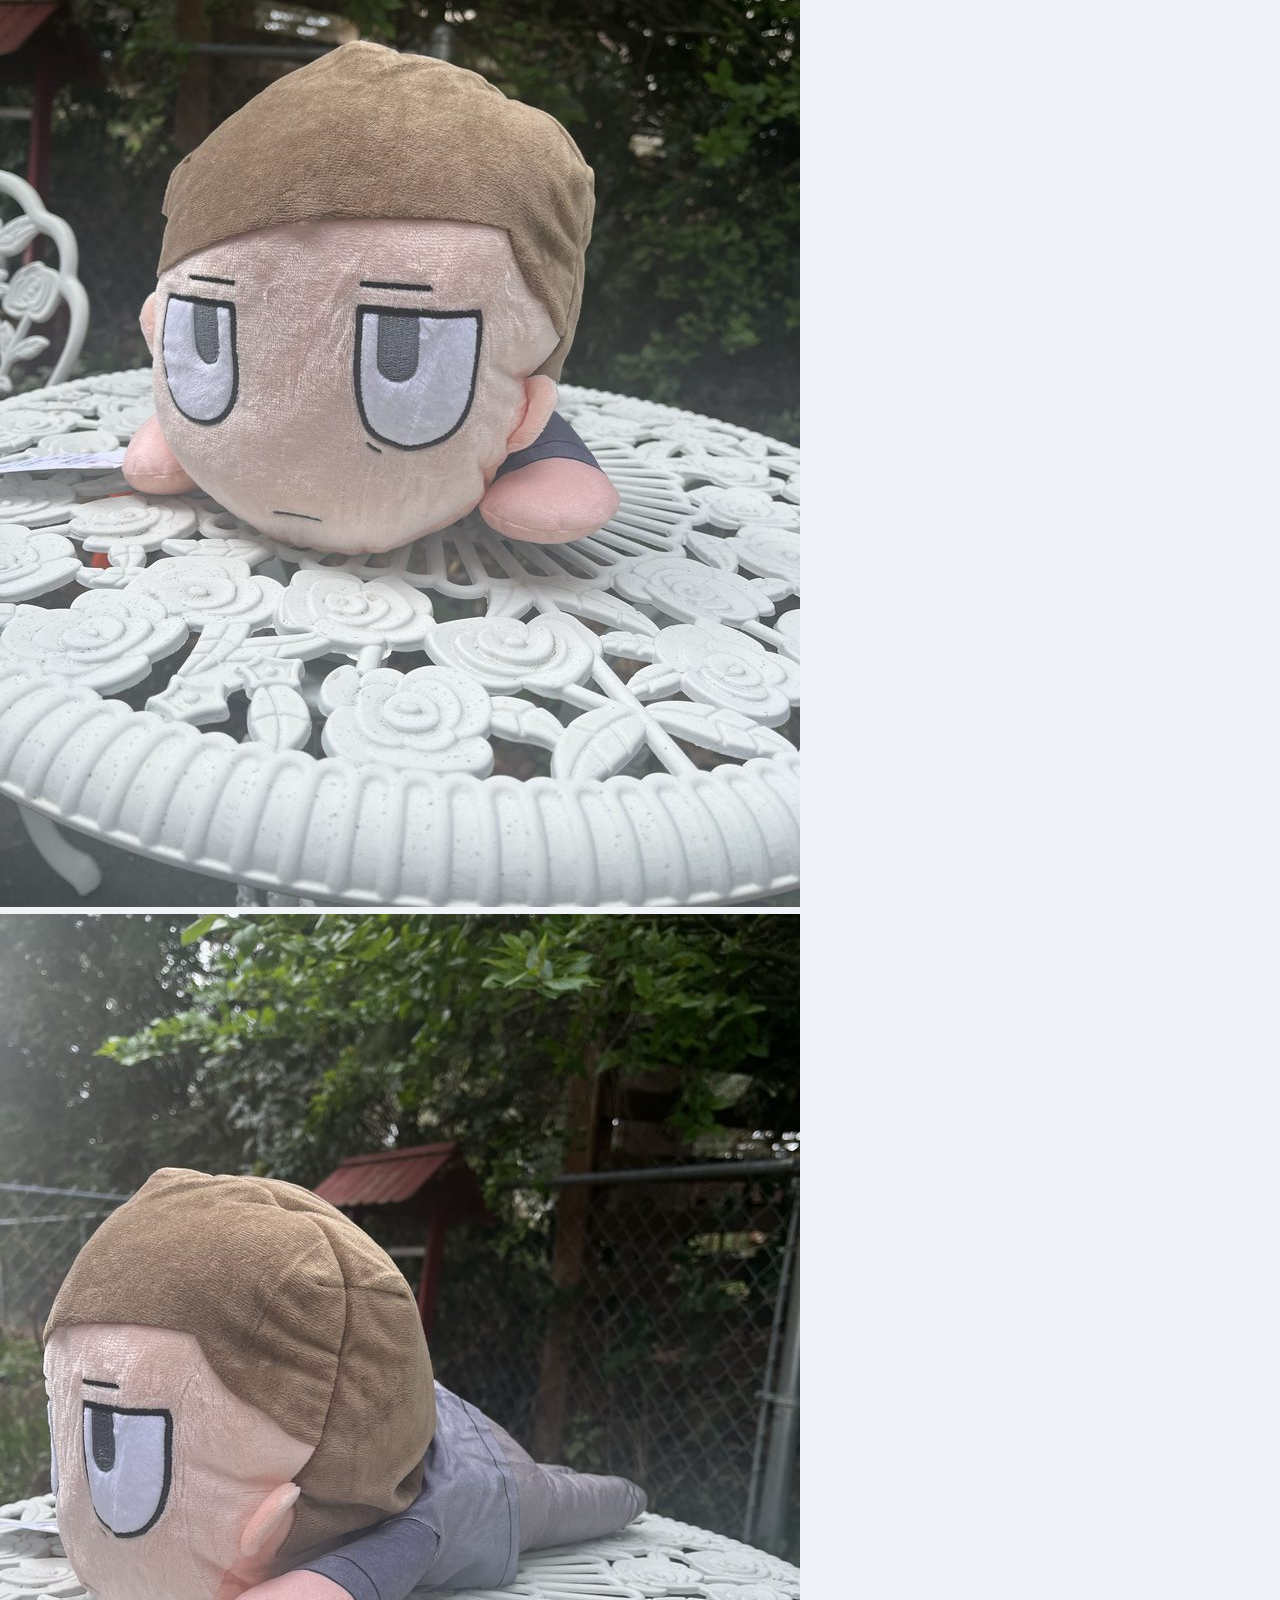
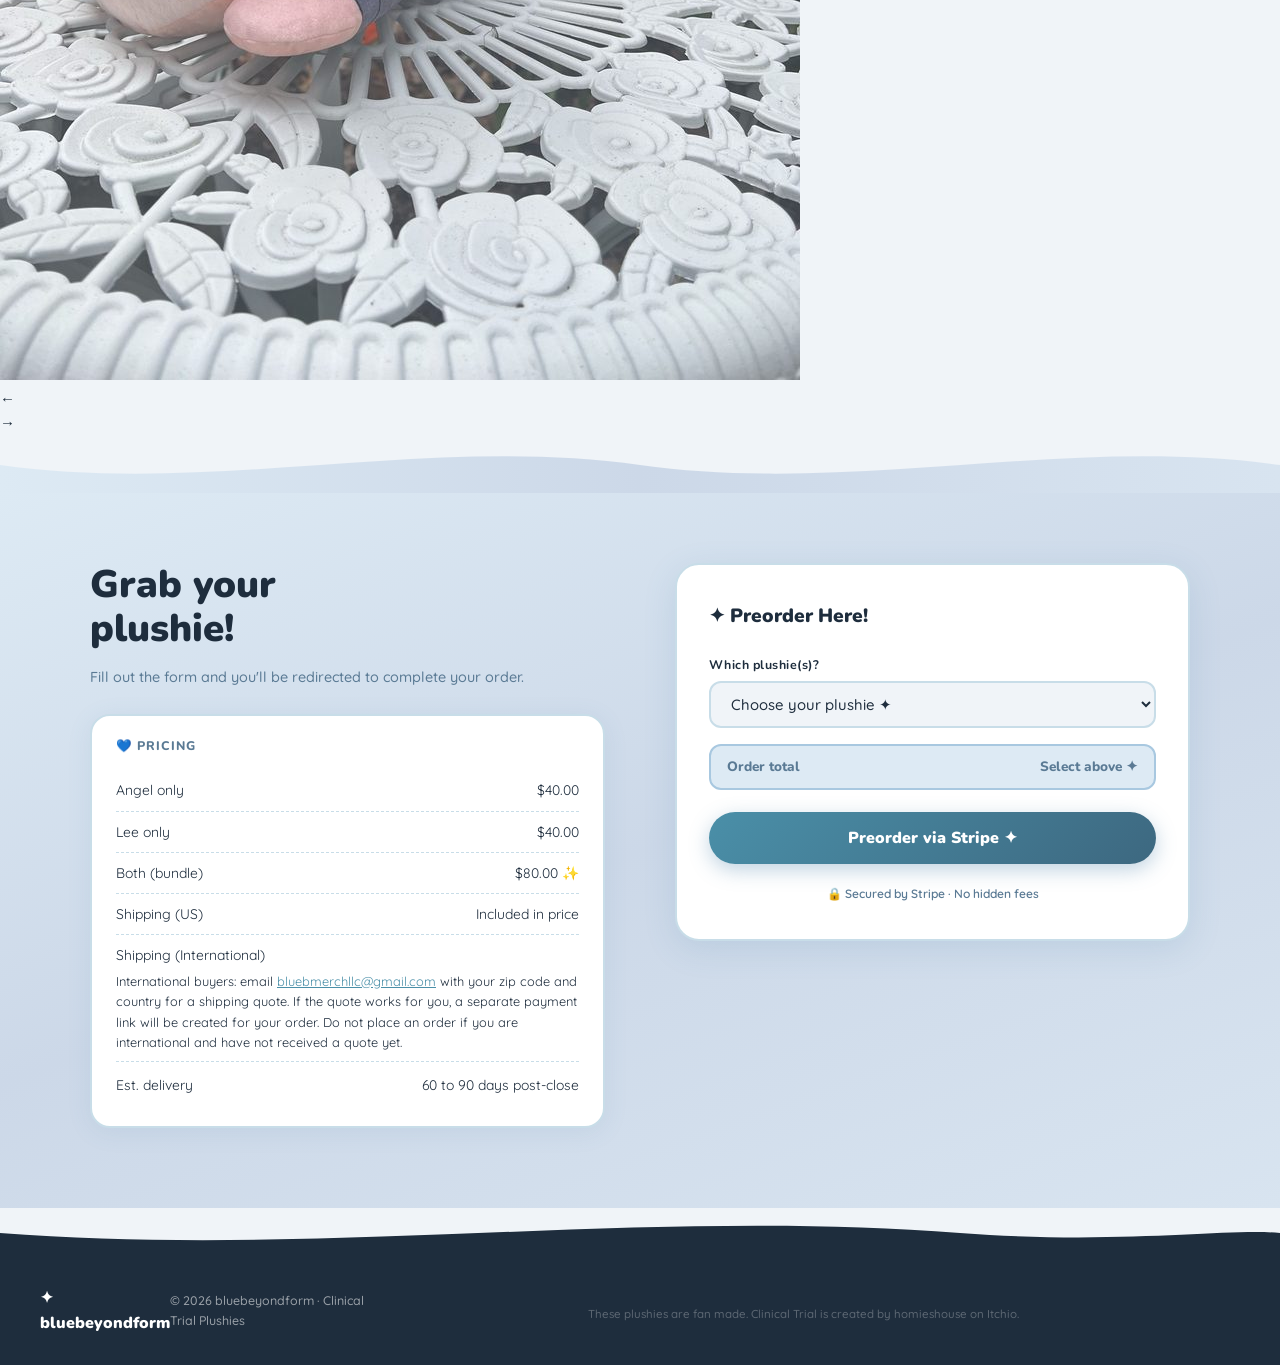
==== commit 8a17df4c: "Update index.html Took out July 10th cutoff" ====
--- a/index.html
+++ b/index.html
@@ -1,14 +1,6 @@
 <!DOCTYPE html>
 <html lang="en">
 <head>
-<section id="policy" style="max-width: 700px; margin: 40px auto; padding: 20px; border-top: 1px solid #ccc;">
-  <h2 style="font-size: 1.3rem; margin-bottom: 10px;">Wave 1 Campaign Cutoff</h2>
-  <p style="margin-bottom: 20px;">Wave 1 preorders will remain open until <strong>July 10th, 2026</strong>. This is the official deadline for reaching the minimum order quantity required for production. Orders placed after this date will not be included in Wave 1.</p>
-
-  <h2 style="font-size: 1.3rem; margin-bottom: 10px;">Refund Policy</h2>
-  <p>All Wave 1 preorders are eligible for a full refund if the minimum order quantity of 109 units per design is not reached by July 10th, 2026. Refunds will be processed within 30 days of the campaign closing. If the minimum is reached, all sales are final and no refunds will be issued after production begins.</p>
-</section>>
-</section>
  <meta charset="UTF-8" />
  <meta name="viewport" content="width=device-width, initial-scale=1.0" />
  <title>Clinical Trial Plushies | Preorder Now!</title>
